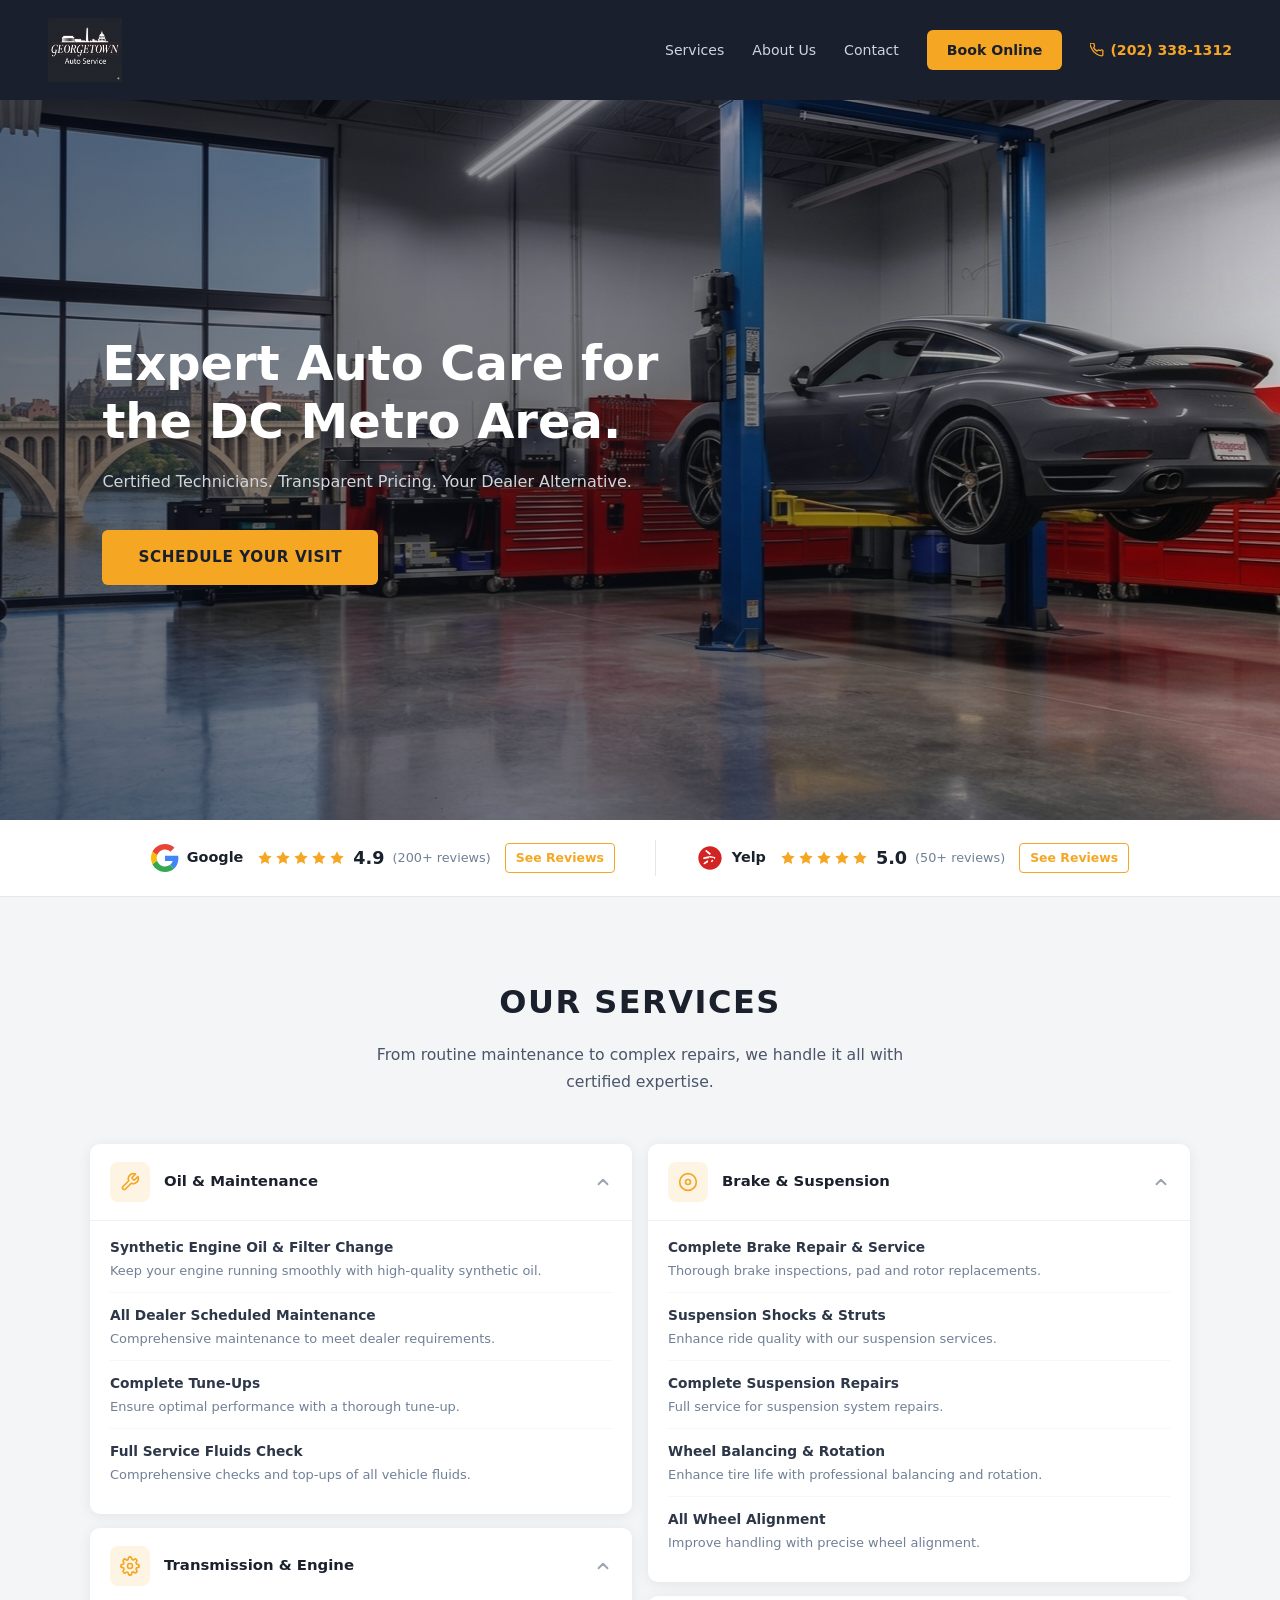
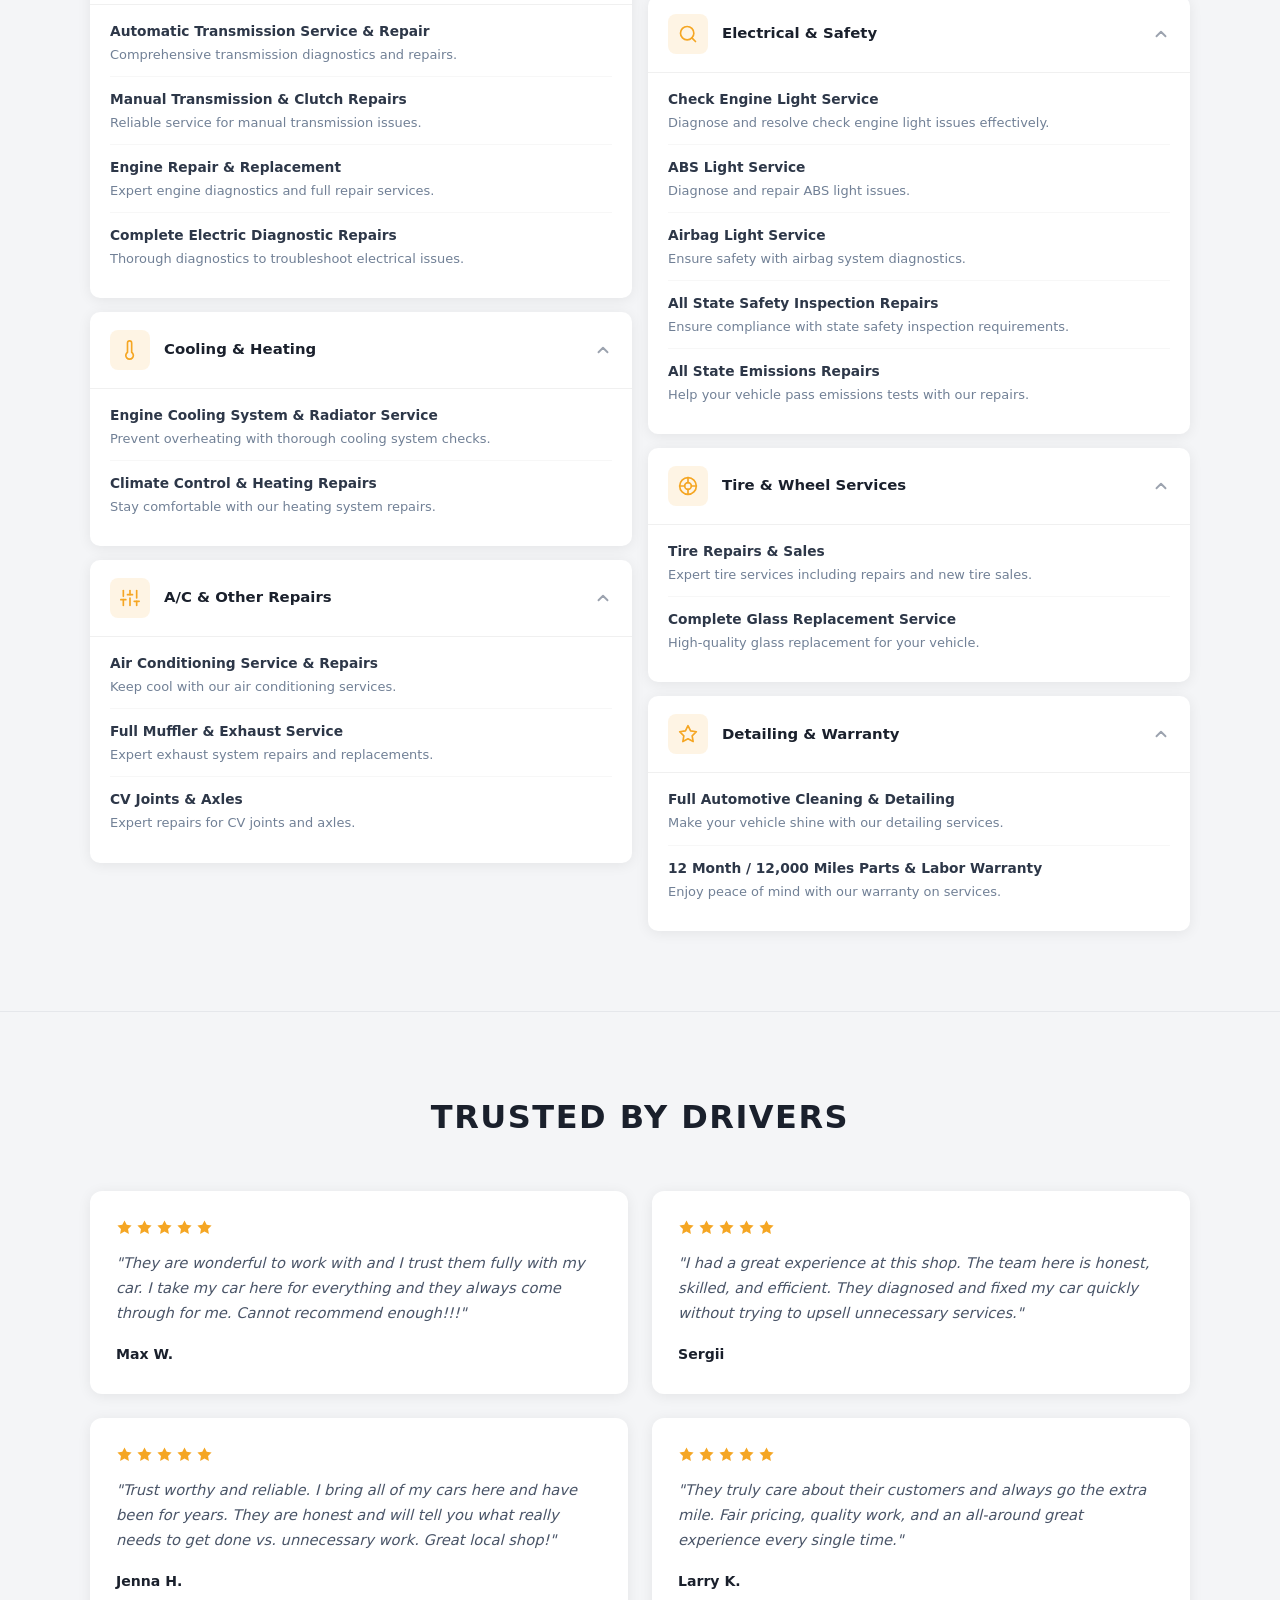
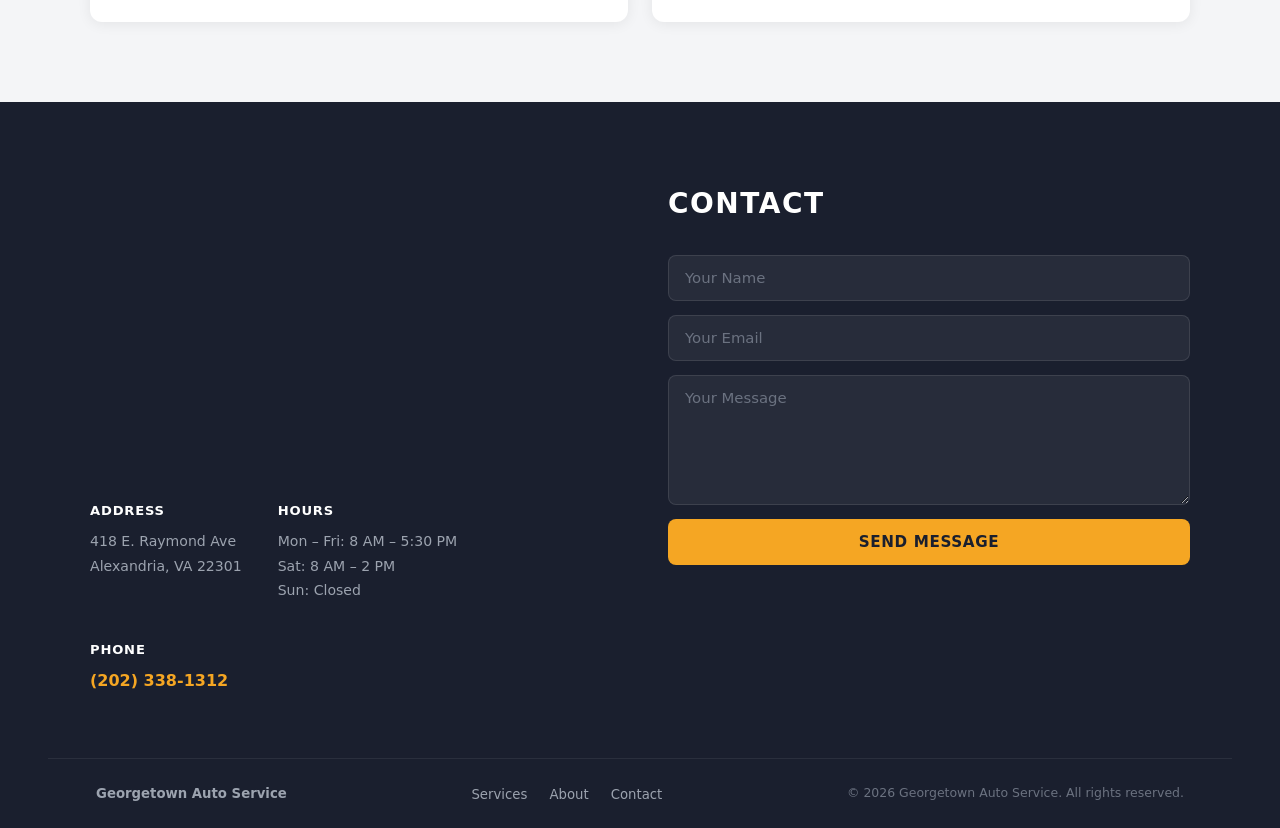
==== index.html @ fd1765df "UI and text updates" ====
<!DOCTYPE html>
<html lang="en">
<head>
  <meta charset="UTF-8">
  <meta name="viewport" content="width=device-width, initial-scale=1.0">
  <title>Georgetown Auto Service | Auto Repair Washington DC</title>
  <meta name="description" content="Georgetown Auto Service offers expert auto repair in Washington DC. Certified technicians, transparent pricing, and your trusted dealer alternative. Call (202) 338-1312.">

  <script type="application/ld+json">
  {
    "@context": "https://schema.org",
    "@type": "AutoRepair",
    "name": "Georgetown Auto Service",
    "address": {
      "@type": "PostalAddress",
      "streetAddress": "418 E. Raymond Ave",
      "addressLocality": "Alexandria",
      "addressRegion": "VA",
      "postalCode": "22301"
    },
    "telephone": "+12023381312",
    "openingHours": ["Mo-Fr 08:00-17:30", "Sa 08:00-14:00"],
    "url": "https://georgetownautoservice.com"
  }
  </script>

  <style>
    :root {
      --dark: #1a1f2e;
      --light-bg: #f4f5f7;
      --accent: #f5a623;
      --accent-hover: #e8961f;
      --white: #ffffff;
      --text-muted: #9ca3af;
      --card-shadow: 0 2px 14px rgba(0,0,0,0.07);
    }

    *, *::before, *::after { box-sizing: border-box; margin: 0; padding: 0; }
    html { scroll-behavior: smooth; }
    body {
      font-family: 'Inter', system-ui, -apple-system, BlinkMacSystemFont, sans-serif;
      background: var(--light-bg);
      color: #2d3748;
      line-height: 1.6;
    }

    /* ===== NAVIGATION ===== */
    #main-nav {
      position: sticky;
      top: 0;
      z-index: 1000;
      background: var(--dark);
      padding: 18px 48px;
      display: flex;
      align-items: center;
      justify-content: space-between;
      transition: padding 0.3s ease, box-shadow 0.3s ease;
    }
    #main-nav.scrolled {
      padding: 10px 48px;
      box-shadow: 0 4px 20px rgba(0,0,0,0.35);
    }

    .nav-logo {
      display: flex;
      align-items: center;
      text-decoration: none;
    }
    .nav-logo-img {
      height: 64px;
      width: auto;
      display: block;
      background: #1a1f2e;
    }

    .nav-right {
      display: flex;
      align-items: center;
      gap: 28px;
    }
    .nav-links {
      display: flex;
      align-items: center;
      gap: 28px;
      list-style: none;
    }
    .nav-links a {
      color: #cbd5e0;
      text-decoration: none;
      font-size: 0.88rem;
      font-weight: 500;
      transition: color 0.2s;
    }
    .nav-links a:hover { color: var(--white); }

    .btn-book {
      background: var(--accent);
      color: var(--dark);
      padding: 9px 20px;
      border-radius: 6px;
      text-decoration: none;
      font-weight: 700;
      font-size: 0.88rem;
      transition: background 0.2s;
      white-space: nowrap;
    }
    .btn-book:hover { background: var(--accent-hover); }

    .nav-phone {
      color: var(--accent);
      text-decoration: none;
      font-weight: 600;
      font-size: 0.88rem;
      display: flex;
      align-items: center;
      gap: 6px;
      white-space: nowrap;
    }
    .nav-phone:hover { color: var(--accent-hover); }
    .nav-phone svg { flex-shrink: 0; }

    /* Hamburger */
    .hamburger {
      display: none;
      flex-direction: column;
      gap: 5px;
      cursor: pointer;
      background: none;
      border: none;
      padding: 4px;
    }
    .hamburger span {
      display: block;
      width: 24px;
      height: 2px;
      background: var(--white);
      transition: all 0.3s ease;
      border-radius: 2px;
    }
    .hamburger.open span:nth-child(1) { transform: translateY(7px) rotate(45deg); }
    .hamburger.open span:nth-child(2) { opacity: 0; }
    .hamburger.open span:nth-child(3) { transform: translateY(-7px) rotate(-45deg); }

    /* Mobile Nav */
    .mobile-nav {
      display: none;
      flex-direction: column;
      background: var(--dark);
      border-top: 1px solid rgba(255,255,255,0.08);
      padding: 20px 24px;
      gap: 4px;
    }
    .mobile-nav.open { display: flex; }
    .mobile-nav a {
      color: #cbd5e0;
      text-decoration: none;
      font-size: 1rem;
      font-weight: 500;
      padding: 10px 0;
      border-bottom: 1px solid rgba(255,255,255,0.05);
    }
    .mobile-nav a:last-child { border-bottom: none; }
    .mobile-nav a:hover { color: var(--white); }
    .mobile-nav .btn-book {
      margin-top: 12px;
      text-align: center;
      display: block;
      padding: 12px;
    }
    .mobile-nav .nav-phone { margin-top: 8px; border-bottom: none; }

    /* DC Skyline SVG */
    .skyline-svg { display: block; }

    /* ===== HERO ===== */
    .hero {
      position: relative;
      min-height: 720px;
      display: flex;
      align-items: center;
      background-image: url('banner.png');
      background-size: cover;
      background-position: center;
    }
    .hero::before {
      content: '';
      position: absolute;
      inset: 0;
      background: linear-gradient(90deg, rgba(10,14,26,0.58) 0%, rgba(10,14,26,0.32) 70%, rgba(10,14,26,0.12) 100%);
    }
    .hero-content {
      position: relative;
      max-width: 640px;
      margin-left: clamp(24px, 8%, 120px);
      padding: 80px 0;
    }
    .hero-content h1 {
      color: var(--white);
      font-size: clamp(2rem, 3.8vw, 3rem);
      font-weight: 800;
      line-height: 1.2;
      margin-bottom: 18px;
    }
    .hero-content p {
      color: #d1d5db;
      font-size: 1rem;
      margin-bottom: 36px;
      white-space: nowrap;
    }
    .btn-hero {
      display: inline-block;
      background: var(--accent);
      color: var(--dark);
      padding: 15px 36px;
      border-radius: 6px;
      text-decoration: none;
      font-weight: 800;
      font-size: 0.95rem;
      letter-spacing: 0.6px;
      transition: background 0.2s, transform 0.15s;
    }
    .btn-hero:hover { background: var(--accent-hover); transform: translateY(-1px); }

    /* ===== RATINGS BAR ===== */
    .ratings-bar {
      background: var(--white);
      border-bottom: 1px solid #e5e7eb;
      padding: 20px 48px;
      display: flex;
      align-items: center;
      justify-content: center;
      gap: 40px;
      flex-wrap: wrap;
    }
    .rating-item {
      display: flex;
      align-items: center;
      gap: 14px;
      text-decoration: none;
    }
    .rating-platform-icon {
      display: flex;
      align-items: center;
      gap: 8px;
    }
    .rating-platform-icon svg {
      width: 28px;
      height: 28px;
      flex-shrink: 0;
    }
    .rating-platform-name {
      font-size: 0.9rem;
      font-weight: 700;
      color: #1a202c;
    }
    .rating-divider {
      width: 1px;
      height: 36px;
      background: #e5e7eb;
    }
    .rating-stars-row {
      display: flex;
      align-items: center;
      gap: 8px;
    }
    .rating-stars {
      display: flex;
      gap: 2px;
    }
    .rating-stars svg {
      width: 16px;
      height: 16px;
      fill: var(--accent);
    }
    .rating-score {
      font-size: 1.1rem;
      font-weight: 800;
      color: #1a202c;
    }
    .rating-count {
      font-size: 0.8rem;
      color: #718096;
    }
    .rating-cta {
      font-size: 0.78rem;
      color: var(--accent);
      font-weight: 600;
      white-space: nowrap;
      border: 1px solid var(--accent);
      padding: 4px 10px;
      border-radius: 4px;
      transition: background 0.2s, color 0.2s;
    }
    .rating-item:hover .rating-cta {
      background: var(--accent);
      color: var(--dark);
    }
    @media (max-width: 768px) {
      .ratings-bar { padding: 16px 20px; gap: 20px; }
      .rating-divider { display: none; }
    }

    /* ===== SECTION HEADER ===== */
    .section-header {
      text-align: center;
      margin-bottom: 48px;
    }
    .section-header h2 {
      font-size: clamp(1.6rem, 2.5vw, 2rem);
      font-weight: 800;
      text-transform: uppercase;
      letter-spacing: 1.5px;
      color: #1a202c;
      margin-bottom: 14px;
    }
    .section-header p {
      color: #4a5568;
      font-size: 0.98rem;
      max-width: 560px;
      margin: 0 auto;
      line-height: 1.7;
    }

    /* ===== SERVICES ===== */
    .services {
      background: var(--light-bg);
      padding: 80px 48px;
    }
    .services-grid {
      display: grid;
      grid-template-columns: 1fr 1fr;
      gap: 16px;
      max-width: 1100px;
      margin: 0 auto;
      align-items: start;
    }
    .services-col {
      display: flex;
      flex-direction: column;
      gap: 14px;
    }

    /* Accordion */
    .accordion-card {
      background: var(--white);
      border-radius: 10px;
      overflow: hidden;
      box-shadow: var(--card-shadow);
    }
    .accordion-header {
      display: flex;
      align-items: center;
      gap: 14px;
      padding: 18px 20px;
      cursor: pointer;
      user-select: none;
      transition: background 0.2s;
    }
    .accordion-header:hover { background: #fdf8f0; }

    .accordion-icon {
      width: 40px;
      height: 40px;
      min-width: 40px;
      background: rgba(245,166,35,0.12);
      border-radius: 8px;
      display: flex;
      align-items: center;
      justify-content: center;
    }
    .accordion-icon svg {
      width: 20px;
      height: 20px;
      stroke: var(--accent);
      fill: none;
      stroke-width: 2;
      stroke-linecap: round;
      stroke-linejoin: round;
    }
    .accordion-title {
      flex: 1;
      font-weight: 700;
      font-size: 0.93rem;
      color: #1a202c;
    }
    .accordion-chevron {
      width: 18px;
      height: 18px;
      stroke: #9ca3af;
      fill: none;
      stroke-width: 2.5;
      stroke-linecap: round;
      stroke-linejoin: round;
      flex-shrink: 0;
      transition: transform 0.3s ease;
    }
    .accordion-card.open .accordion-chevron { transform: rotate(180deg); }

    .accordion-body {
      overflow: hidden;
      max-height: 0;
      transition: max-height 0.4s ease;
    }
    .accordion-card.open .accordion-body { max-height: 800px; }

    .accordion-items {
      padding: 4px 20px 18px;
      border-top: 1px solid #f0f0f0;
    }
    .accordion-item {
      padding: 11px 0;
      border-bottom: 1px solid #f7f7f7;
    }
    .accordion-item:last-child { border-bottom: none; }
    .accordion-item h4 {
      font-size: 0.86rem;
      font-weight: 600;
      color: #2d3748;
      margin-bottom: 3px;
    }
    .accordion-item p {
      font-size: 0.81rem;
      color: #718096;
      line-height: 1.55;
    }

    /* ===== REVIEWS ===== */
    .reviews {
      background: var(--light-bg);
      padding: 80px 48px;
      border-top: 1px solid #e5e7eb;
    }
    .reviews-grid {
      display: grid;
      grid-template-columns: 1fr 1fr;
      gap: 24px;
      max-width: 1100px;
      margin: 0 auto;
    }
    .review-card {
      background: var(--white);
      border-radius: 12px;
      padding: 28px 26px;
      box-shadow: var(--card-shadow);
    }
    .stars {
      display: flex;
      gap: 3px;
      margin-bottom: 14px;
    }
    .stars svg {
      width: 17px;
      height: 17px;
      fill: var(--accent);
    }
    .review-text {
      font-size: 0.92rem;
      color: #4a5568;
      line-height: 1.7;
      margin-bottom: 16px;
      font-style: italic;
    }
    .reviewer-name {
      font-weight: 700;
      font-size: 0.88rem;
      color: #1a202c;
    }

    /* ===== CONTACT ===== */
    .contact-section {
      background: var(--dark);
      padding: 80px 48px 0;
    }
    .contact-grid {
      display: grid;
      grid-template-columns: 1fr 1fr;
      gap: 56px;
      max-width: 1100px;
      margin: 0 auto;
      padding-bottom: 64px;
    }

    /* Map col */
    .map-col { display: flex; flex-direction: column; gap: 28px; }
    .map-embed {
      width: 100%;
      height: 290px;
      border-radius: 10px;
      border: 0;
      display: block;
    }
    .location-info {
      display: flex;
      gap: 36px;
      flex-wrap: wrap;
    }
    .info-block h4 {
      color: var(--white);
      font-weight: 700;
      font-size: 0.82rem;
      text-transform: uppercase;
      letter-spacing: 0.8px;
      margin-bottom: 8px;
    }
    .info-block p {
      color: var(--text-muted);
      font-size: 0.88rem;
      line-height: 1.75;
    }
    .phone-link {
      color: var(--accent);
      font-weight: 600;
      font-size: 1rem;
      text-decoration: none;
    }
    .phone-link:hover { color: var(--accent-hover); }

    /* Form col */
    .form-col h2 {
      color: var(--white);
      font-size: 1.75rem;
      font-weight: 800;
      text-transform: uppercase;
      letter-spacing: 1.5px;
      margin-bottom: 28px;
    }
    .contact-form {
      display: flex;
      flex-direction: column;
      gap: 14px;
    }
    .form-input {
      background: rgba(255,255,255,0.06);
      border: 1px solid rgba(255,255,255,0.1);
      border-radius: 8px;
      color: var(--white);
      padding: 13px 16px;
      font-size: 0.93rem;
      font-family: inherit;
      outline: none;
      transition: border-color 0.2s, background 0.2s;
      width: 100%;
    }
    .form-input::placeholder { color: #6b7280; }
    .form-input:focus {
      border-color: var(--accent);
      background: rgba(255,255,255,0.09);
    }
    textarea.form-input { resize: vertical; min-height: 130px; }
    .btn-submit {
      background: var(--accent);
      color: var(--dark);
      border: none;
      padding: 14px;
      border-radius: 8px;
      font-weight: 800;
      font-size: 0.95rem;
      letter-spacing: 0.6px;
      cursor: pointer;
      transition: background 0.2s;
      width: 100%;
      font-family: inherit;
    }
    .btn-submit:hover { background: var(--accent-hover); }

    /* ===== FOOTER BAR ===== */
    .footer-bar {
      background: var(--dark);
      border-top: 1px solid rgba(255,255,255,0.07);
      padding: 22px 48px;
      display: flex;
      align-items: center;
      justify-content: space-between;
      flex-wrap: wrap;
      gap: 16px;
    }
    .footer-logo-text {
      color: #9ca3af;
      font-size: 0.83rem;
      font-weight: 600;
    }
    .footer-links {
      display: flex;
      gap: 22px;
      list-style: none;
      margin: 0 auto;
    }
    .footer-links a {
      color: #9ca3af;
      text-decoration: none;
      font-size: 0.83rem;
      transition: color 0.2s;
    }
    .footer-links a:hover { color: var(--white); }
    .footer-copy {
      color: #6b7280;
      font-size: 0.78rem;
    }

    /* ===== RESPONSIVE ===== */
    @media (max-width: 768px) {
      #main-nav { padding: 14px 20px; }
      #main-nav.scrolled { padding: 10px 20px; }
      .nav-right { display: none; }
      .hamburger { display: flex; }

      .hero { min-height: 580px; }
      .hero-content { margin-left: 5%; margin-right: 5%; padding: 64px 0; }
      .hero-content p { white-space: normal; font-size: 0.88rem; }

      .services { padding: 56px 20px; }
      .services-grid { grid-template-columns: 1fr; }

      .reviews { padding: 56px 20px; }
      .reviews-grid { grid-template-columns: 1fr; }

      .contact-section { padding: 56px 20px 0; }
      .contact-grid { grid-template-columns: 1fr; gap: 40px; padding-bottom: 48px; }

      .footer-bar {
        padding: 20px;
        flex-direction: column;
        align-items: center;
        text-align: center;
      }
      .footer-links { flex-wrap: wrap; justify-content: center; }
    }
  </style>
</head>
<body>

<!-- ===== NAVIGATION ===== -->
<nav id="main-nav">
  <a href="#home" class="nav-logo">
    <img src="logo.png" alt="Georgetown Auto Service" class="nav-logo-img">
  </a>

  <div class="nav-right">
    <ul class="nav-links">
      <li><a href="#services">Services</a></li>
      <li><a href="about.html">About Us</a></li>
      <li><a href="#contact">Contact</a></li>
    </ul>
    <a href="https://calendly.com" target="_blank" rel="noopener" class="btn-book">Book Online</a>
    <a href="tel:+12023381312" class="nav-phone">
      <svg width="14" height="14" viewBox="0 0 24 24" fill="none" stroke="currentColor" stroke-width="2.2" stroke-linecap="round" stroke-linejoin="round" aria-hidden="true">
        <path d="M22 16.92v3a2 2 0 01-2.18 2 19.79 19.79 0 01-8.63-3.07A19.5 19.5 0 013.07 9.81 19.79 19.79 0 01.01 1.18 2 2 0 012 0h3a2 2 0 012 1.72c.127.96.361 1.903.7 2.81a2 2 0 01-.45 2.11L6.09 7.91a16 16 0 006 6l1.27-1.27a2 2 0 012.11-.45c.907.339 1.85.573 2.81.7A2 2 0 0122 14.92z"/>
      </svg>
      (202) 338-1312
    </a>
  </div>

  <button class="hamburger" id="hamburger-btn" aria-label="Toggle navigation menu">
    <span></span><span></span><span></span>
  </button>
</nav>

<!-- Mobile nav dropdown -->
<div class="mobile-nav" id="mobile-nav">
  <a href="#services" class="mobile-link">Services</a>
  <a href="about.html" class="mobile-link">About Us</a>
  <a href="#contact" class="mobile-link">Contact</a>
  <a href="https://calendly.com" target="_blank" rel="noopener" class="btn-book">Book Online</a>
  <a href="tel:+12023381312" class="nav-phone mobile-link">
    <svg width="14" height="14" viewBox="0 0 24 24" fill="none" stroke="currentColor" stroke-width="2.2" stroke-linecap="round" stroke-linejoin="round" aria-hidden="true">
      <path d="M22 16.92v3a2 2 0 01-2.18 2 19.79 19.79 0 01-8.63-3.07A19.5 19.5 0 013.07 9.81 19.79 19.79 0 01.01 1.18 2 2 0 012 0h3a2 2 0 012 1.72c.127.96.361 1.903.7 2.81a2 2 0 01-.45 2.11L6.09 7.91a16 16 0 006 6l1.27-1.27a2 2 0 012.11-.45c.907.339 1.85.573 2.81.7A2 2 0 0122 14.92z"/>
    </svg>
    (202) 338-1312
  </a>
</div>

<!-- ===== HERO ===== -->
<section class="hero" id="home">
  <div class="hero-content">
    <h1>Expert Auto Care for the DC Metro Area.</h1>
    <p>Certified Technicians. Transparent Pricing. Your Dealer Alternative.</p>
    <a href="https://calendly.com" target="_blank" rel="noopener" class="btn-hero">SCHEDULE YOUR VISIT</a>
  </div>
</section>

<!-- ===== RATINGS BAR ===== -->
<div class="ratings-bar">

  <!-- Google -->
  <a class="rating-item" href="https://www.google.com/search?q=Georgetown+Auto+Service+Alexandria+VA" target="_blank" rel="noopener">
    <div class="rating-platform-icon">
      <!-- Google G logo -->
      <svg viewBox="0 0 48 48" xmlns="http://www.w3.org/2000/svg">
        <path fill="#EA4335" d="M24 9.5c3.54 0 6.71 1.22 9.21 3.6l6.85-6.85C35.9 2.38 30.47 0 24 0 14.62 0 6.51 5.38 2.56 13.22l7.98 6.19C12.43 13.72 17.74 9.5 24 9.5z"/>
        <path fill="#4285F4" d="M46.98 24.55c0-1.57-.15-3.09-.38-4.55H24v9.02h12.94c-.58 2.96-2.26 5.48-4.78 7.18l7.73 6c4.51-4.18 7.09-10.36 7.09-17.65z"/>
        <path fill="#FBBC05" d="M10.53 28.59c-.48-1.45-.76-2.99-.76-4.59s.27-3.14.76-4.59l-7.98-6.19C.92 16.46 0 20.12 0 24c0 3.88.92 7.54 2.56 10.78l7.97-6.19z"/>
        <path fill="#34A853" d="M24 48c6.48 0 11.93-2.13 15.89-5.81l-7.73-6c-2.18 1.48-4.97 2.31-8.16 2.31-6.26 0-11.57-4.22-13.47-9.91l-7.98 6.19C6.51 42.62 14.62 48 24 48z"/>
        <path fill="none" d="M0 0h48v48H0z"/>
      </svg>
      <span class="rating-platform-name">Google</span>
    </div>
    <div class="rating-stars-row">
      <div class="rating-stars">
        <svg viewBox="0 0 24 24"><polygon points="12 2 15.09 8.26 22 9.27 17 14.14 18.18 21.02 12 17.77 5.82 21.02 7 14.14 2 9.27 8.91 8.26 12 2"/></svg>
        <svg viewBox="0 0 24 24"><polygon points="12 2 15.09 8.26 22 9.27 17 14.14 18.18 21.02 12 17.77 5.82 21.02 7 14.14 2 9.27 8.91 8.26 12 2"/></svg>
        <svg viewBox="0 0 24 24"><polygon points="12 2 15.09 8.26 22 9.27 17 14.14 18.18 21.02 12 17.77 5.82 21.02 7 14.14 2 9.27 8.91 8.26 12 2"/></svg>
        <svg viewBox="0 0 24 24"><polygon points="12 2 15.09 8.26 22 9.27 17 14.14 18.18 21.02 12 17.77 5.82 21.02 7 14.14 2 9.27 8.91 8.26 12 2"/></svg>
        <svg viewBox="0 0 24 24"><polygon points="12 2 15.09 8.26 22 9.27 17 14.14 18.18 21.02 12 17.77 5.82 21.02 7 14.14 2 9.27 8.91 8.26 12 2"/></svg>
      </div>
      <span class="rating-score">4.9</span>
      <span class="rating-count">(200+ reviews)</span>
    </div>
    <span class="rating-cta">See Reviews</span>
  </a>

  <div class="rating-divider"></div>

  <!-- Yelp -->
  <a class="rating-item" href="https://www.yelp.com/biz/georgetown-auto-service-alexandria" target="_blank" rel="noopener">
    <div class="rating-platform-icon">
      <!-- Yelp logo -->
      <svg viewBox="0 0 48 48" xmlns="http://www.w3.org/2000/svg">
        <path fill="#D32323" d="M24 4C13 4 4 13 4 24s9 20 20 20 20-9 20-20S35 4 24 4zm-3.5 27.2l-5.8 3.4c-.6.4-1.4.1-1.6-.5l-.1-.3c-.1-.7.2-1.4.8-1.8l5.2-3.8c.5-.4 1.2-.1 1.3.5l.5 1.8c.1.3 0 .5-.3.7zm1.2-6.7l-8 1.3c-.7.1-1.3-.4-1.3-1.1v-.3c0-.7.5-1.4 1.2-1.5l7.8-1.7c.6-.1 1.1.4 1 1l-.2 1.8c0 .3-.2.5-.5.5zm.8-6.3l-6-5.5c-.5-.5-.5-1.3 0-1.8l.2-.2c.5-.5 1.3-.5 1.8 0l6.5 5c.5.4.5 1.1.1 1.5l-1.2 1.4c-.2.2-.5.3-.8.3-.3-.1-.5-.3-.6-.7zm6.3 11.6l-1.5 1.2c-.2.2-.6.2-.8 0l-.6-.6c-.4-.4-.4-1 0-1.4l1.5-1.5c.4-.4 1-.4 1.4 0l.6.6c.2.2.2.6 0 .8l-.6 1.4v-.5zm2.9-5.8l-8.4-.8c-.7-.1-1.1-.8-.9-1.4l.1-.3c.2-.7.9-1.1 1.6-.9l8.2 1.8c.7.1 1 .9.7 1.5l-.8 1.6c-.1.3-.4.5-.7.5-.3-.1-.5-.3-.6-.5-.1-.1-.1-.2-.2-.5z"/>
      </svg>
      <span class="rating-platform-name">Yelp</span>
    </div>
    <div class="rating-stars-row">
      <div class="rating-stars">
        <svg viewBox="0 0 24 24"><polygon points="12 2 15.09 8.26 22 9.27 17 14.14 18.18 21.02 12 17.77 5.82 21.02 7 14.14 2 9.27 8.91 8.26 12 2"/></svg>
        <svg viewBox="0 0 24 24"><polygon points="12 2 15.09 8.26 22 9.27 17 14.14 18.18 21.02 12 17.77 5.82 21.02 7 14.14 2 9.27 8.91 8.26 12 2"/></svg>
        <svg viewBox="0 0 24 24"><polygon points="12 2 15.09 8.26 22 9.27 17 14.14 18.18 21.02 12 17.77 5.82 21.02 7 14.14 2 9.27 8.91 8.26 12 2"/></svg>
        <svg viewBox="0 0 24 24"><polygon points="12 2 15.09 8.26 22 9.27 17 14.14 18.18 21.02 12 17.77 5.82 21.02 7 14.14 2 9.27 8.91 8.26 12 2"/></svg>
        <svg viewBox="0 0 24 24"><polygon points="12 2 15.09 8.26 22 9.27 17 14.14 18.18 21.02 12 17.77 5.82 21.02 7 14.14 2 9.27 8.91 8.26 12 2"/></svg>
      </div>
      <span class="rating-score">5.0</span>
      <span class="rating-count">(50+ reviews)</span>
    </div>
    <span class="rating-cta">See Reviews</span>
  </a>

</div>

<!-- ===== SERVICES ===== -->
<section class="services" id="services">
  <div class="section-header">
    <h2>Our Services</h2>
    <p>From routine maintenance to complex repairs, we handle it all with certified expertise.</p>
  </div>

  <div class="services-grid">

    <!-- LEFT COLUMN -->
    <div class="services-col">

      <!-- Oil & Maintenance — expanded by default -->
      <div class="accordion-card open">
        <div class="accordion-header" onclick="toggleAccordion(this)">
          <div class="accordion-icon">
            <svg viewBox="0 0 24 24" aria-hidden="true">
              <path d="M14.7 6.3a1 1 0 000 1.4l1.6 1.6a1 1 0 001.4 0l3.77-3.77a6 6 0 01-7.94 7.94l-6.91 6.91a2.12 2.12 0 01-3-3l6.91-6.91a6 6 0 017.94-7.94l-3.76 3.76z"/>
            </svg>
          </div>
          <span class="accordion-title">Oil &amp; Maintenance</span>
          <svg class="accordion-chevron" viewBox="0 0 24 24" aria-hidden="true"><polyline points="6 9 12 15 18 9"/></svg>
        </div>
        <div class="accordion-body">
          <div class="accordion-items">
            <div class="accordion-item">
              <h4>Synthetic Engine Oil &amp; Filter Change</h4>
              <p>Keep your engine running smoothly with high-quality synthetic oil.</p>
            </div>
            <div class="accordion-item">
              <h4>All Dealer Scheduled Maintenance</h4>
              <p>Comprehensive maintenance to meet dealer requirements.</p>
            </div>
            <div class="accordion-item">
              <h4>Complete Tune-Ups</h4>
              <p>Ensure optimal performance with a thorough tune-up.</p>
            </div>
            <div class="accordion-item">
              <h4>Full Service Fluids Check</h4>
              <p>Comprehensive checks and top-ups of all vehicle fluids.</p>
            </div>
          </div>
        </div>
      </div>

      <!-- Transmission & Engine -->
      <div class="accordion-card open">
        <div class="accordion-header" onclick="toggleAccordion(this)">
          <div class="accordion-icon">
            <svg viewBox="0 0 24 24" aria-hidden="true">
              <circle cx="12" cy="12" r="3"/>
              <path d="M19.4 15a1.65 1.65 0 00.33 1.82l.06.06a2 2 0 010 2.83 2 2 0 01-2.83 0l-.06-.06a1.65 1.65 0 00-1.82-.33 1.65 1.65 0 00-1 1.51V21a2 2 0 01-4 0v-.09A1.65 1.65 0 009 19.4a1.65 1.65 0 00-1.82.33l-.06.06a2 2 0 01-2.83-2.83l.06-.06A1.65 1.65 0 004.68 15a1.65 1.65 0 00-1.51-1H3a2 2 0 010-4h.09A1.65 1.65 0 004.6 9a1.65 1.65 0 00-.33-1.82l-.06-.06a2 2 0 012.83-2.83l.06.06A1.65 1.65 0 009 4.68a1.65 1.65 0 001-1.51V3a2 2 0 014 0v.09a1.65 1.65 0 001 1.51 1.65 1.65 0 001.82-.33l.06-.06a2 2 0 012.83 2.83l-.06.06A1.65 1.65 0 0019.4 9a1.65 1.65 0 001.51 1H21a2 2 0 010 4h-.09a1.65 1.65 0 00-1.51 1z"/>
            </svg>
          </div>
          <span class="accordion-title">Transmission &amp; Engine</span>
          <svg class="accordion-chevron" viewBox="0 0 24 24" aria-hidden="true"><polyline points="6 9 12 15 18 9"/></svg>
        </div>
        <div class="accordion-body">
          <div class="accordion-items">
            <div class="accordion-item">
              <h4>Automatic Transmission Service &amp; Repair</h4>
              <p>Comprehensive transmission diagnostics and repairs.</p>
            </div>
            <div class="accordion-item">
              <h4>Manual Transmission &amp; Clutch Repairs</h4>
              <p>Reliable service for manual transmission issues.</p>
            </div>
            <div class="accordion-item">
              <h4>Engine Repair &amp; Replacement</h4>
              <p>Expert engine diagnostics and full repair services.</p>
            </div>
            <div class="accordion-item">
              <h4>Complete Electric Diagnostic Repairs</h4>
              <p>Thorough diagnostics to troubleshoot electrical issues.</p>
            </div>
          </div>
        </div>
      </div>

      <!-- Cooling & Heating -->
      <div class="accordion-card open">
        <div class="accordion-header" onclick="toggleAccordion(this)">
          <div class="accordion-icon">
            <svg viewBox="0 0 24 24" aria-hidden="true">
              <path d="M14 14.76V3.5a2.5 2.5 0 00-5 0v11.26a4.5 4.5 0 105 0z"/>
            </svg>
          </div>
          <span class="accordion-title">Cooling &amp; Heating</span>
          <svg class="accordion-chevron" viewBox="0 0 24 24" aria-hidden="true"><polyline points="6 9 12 15 18 9"/></svg>
        </div>
        <div class="accordion-body">
          <div class="accordion-items">
            <div class="accordion-item">
              <h4>Engine Cooling System &amp; Radiator Service</h4>
              <p>Prevent overheating with thorough cooling system checks.</p>
            </div>
            <div class="accordion-item">
              <h4>Climate Control &amp; Heating Repairs</h4>
              <p>Stay comfortable with our heating system repairs.</p>
            </div>
          </div>
        </div>
      </div>

      <!-- A/C & Other Repairs -->
      <div class="accordion-card open">
        <div class="accordion-header" onclick="toggleAccordion(this)">
          <div class="accordion-icon">
            <svg viewBox="0 0 24 24" aria-hidden="true">
              <line x1="4"  y1="21" x2="4"  y2="14"/>
              <line x1="4"  y1="10" x2="4"  y2="3"/>
              <line x1="12" y1="21" x2="12" y2="12"/>
              <line x1="12" y1="8"  x2="12" y2="3"/>
              <line x1="20" y1="21" x2="20" y2="16"/>
              <line x1="20" y1="12" x2="20" y2="3"/>
              <line x1="1"  y1="14" x2="7"  y2="14"/>
              <line x1="9"  y1="8"  x2="15" y2="8"/>
              <line x1="17" y1="16" x2="23" y2="16"/>
            </svg>
          </div>
          <span class="accordion-title">A/C &amp; Other Repairs</span>
          <svg class="accordion-chevron" viewBox="0 0 24 24" aria-hidden="true"><polyline points="6 9 12 15 18 9"/></svg>
        </div>
        <div class="accordion-body">
          <div class="accordion-items">
            <div class="accordion-item">
              <h4>Air Conditioning Service &amp; Repairs</h4>
              <p>Keep cool with our air conditioning services.</p>
            </div>
            <div class="accordion-item">
              <h4>Full Muffler &amp; Exhaust Service</h4>
              <p>Expert exhaust system repairs and replacements.</p>
            </div>
            <div class="accordion-item">
              <h4>CV Joints &amp; Axles</h4>
              <p>Expert repairs for CV joints and axles.</p>
            </div>
          </div>
        </div>
      </div>

    </div><!-- end left col -->

    <!-- RIGHT COLUMN -->
    <div class="services-col">

      <!-- Brake & Suspension — expanded by default -->
      <div class="accordion-card open">
        <div class="accordion-header" onclick="toggleAccordion(this)">
          <div class="accordion-icon">
            <svg viewBox="0 0 24 24" aria-hidden="true">
              <circle cx="12" cy="12" r="10"/>
              <circle cx="12" cy="12" r="3"/>
            </svg>
          </div>
          <span class="accordion-title">Brake &amp; Suspension</span>
          <svg class="accordion-chevron" viewBox="0 0 24 24" aria-hidden="true"><polyline points="6 9 12 15 18 9"/></svg>
        </div>
        <div class="accordion-body">
          <div class="accordion-items">
            <div class="accordion-item">
              <h4>Complete Brake Repair &amp; Service</h4>
              <p>Thorough brake inspections, pad and rotor replacements.</p>
            </div>
            <div class="accordion-item">
              <h4>Suspension Shocks &amp; Struts</h4>
              <p>Enhance ride quality with our suspension services.</p>
            </div>
            <div class="accordion-item">
              <h4>Complete Suspension Repairs</h4>
              <p>Full service for suspension system repairs.</p>
            </div>
            <div class="accordion-item">
              <h4>Wheel Balancing &amp; Rotation</h4>
              <p>Enhance tire life with professional balancing and rotation.</p>
            </div>
            <div class="accordion-item">
              <h4>All Wheel Alignment</h4>
              <p>Improve handling with precise wheel alignment.</p>
            </div>
          </div>
        </div>
      </div>

      <!-- Electrical & Safety -->
      <div class="accordion-card open">
        <div class="accordion-header" onclick="toggleAccordion(this)">
          <div class="accordion-icon">
            <svg viewBox="0 0 24 24" aria-hidden="true">
              <circle cx="11" cy="11" r="8"/>
              <line x1="21" y1="21" x2="16.65" y2="16.65"/>
            </svg>
          </div>
          <span class="accordion-title">Electrical &amp; Safety</span>
          <svg class="accordion-chevron" viewBox="0 0 24 24" aria-hidden="true"><polyline points="6 9 12 15 18 9"/></svg>
        </div>
        <div class="accordion-body">
          <div class="accordion-items">
            <div class="accordion-item">
              <h4>Check Engine Light Service</h4>
              <p>Diagnose and resolve check engine light issues effectively.</p>
            </div>
            <div class="accordion-item">
              <h4>ABS Light Service</h4>
              <p>Diagnose and repair ABS light issues.</p>
            </div>
            <div class="accordion-item">
              <h4>Airbag Light Service</h4>
              <p>Ensure safety with airbag system diagnostics.</p>
            </div>
            <div class="accordion-item">
              <h4>All State Safety Inspection Repairs</h4>
              <p>Ensure compliance with state safety inspection requirements.</p>
            </div>
            <div class="accordion-item">
              <h4>All State Emissions Repairs</h4>
              <p>Help your vehicle pass emissions tests with our repairs.</p>
            </div>
          </div>
        </div>
      </div>

      <!-- Tire & Wheel Services -->
      <div class="accordion-card open">
        <div class="accordion-header" onclick="toggleAccordion(this)">
          <div class="accordion-icon">
            <svg viewBox="0 0 24 24" aria-hidden="true">
              <circle cx="12" cy="12" r="10"/>
              <circle cx="12" cy="12" r="4"/>
              <line x1="12" y1="2"  x2="12" y2="8"/>
              <line x1="12" y1="16" x2="12" y2="22"/>
              <line x1="2"  y1="12" x2="8"  y2="12"/>
              <line x1="16" y1="12" x2="22" y2="12"/>
            </svg>
          </div>
          <span class="accordion-title">Tire &amp; Wheel Services</span>
          <svg class="accordion-chevron" viewBox="0 0 24 24" aria-hidden="true"><polyline points="6 9 12 15 18 9"/></svg>
        </div>
        <div class="accordion-body">
          <div class="accordion-items">
            <div class="accordion-item">
              <h4>Tire Repairs &amp; Sales</h4>
              <p>Expert tire services including repairs and new tire sales.</p>
            </div>
            <div class="accordion-item">
              <h4>Complete Glass Replacement Service</h4>
              <p>High-quality glass replacement for your vehicle.</p>
            </div>
          </div>
        </div>
      </div>

      <!-- Detailing & Warranty -->
      <div class="accordion-card open">
        <div class="accordion-header" onclick="toggleAccordion(this)">
          <div class="accordion-icon">
            <svg viewBox="0 0 24 24" aria-hidden="true">
              <polygon points="12 2 15.09 8.26 22 9.27 17 14.14 18.18 21.02 12 17.77 5.82 21.02 7 14.14 2 9.27 8.91 8.26 12 2"/>
            </svg>
          </div>
          <span class="accordion-title">Detailing &amp; Warranty</span>
          <svg class="accordion-chevron" viewBox="0 0 24 24" aria-hidden="true"><polyline points="6 9 12 15 18 9"/></svg>
        </div>
        <div class="accordion-body">
          <div class="accordion-items">
            <div class="accordion-item">
              <h4>Full Automotive Cleaning &amp; Detailing</h4>
              <p>Make your vehicle shine with our detailing services.</p>
            </div>
            <div class="accordion-item">
              <h4>12 Month / 12,000 Miles Parts &amp; Labor Warranty</h4>
              <p>Enjoy peace of mind with our warranty on services.</p>
            </div>
          </div>
        </div>
      </div>

    </div><!-- end right col -->
  </div><!-- end services-grid -->
</section>

<!-- ===== REVIEWS ===== -->
<section class="reviews" id="reviews">
  <div class="section-header">
    <h2>Trusted by Drivers</h2>
  </div>
  <div class="reviews-grid">

    <div class="review-card">
      <div class="stars" aria-label="5 stars">
        <svg viewBox="0 0 24 24"><polygon points="12 2 15.09 8.26 22 9.27 17 14.14 18.18 21.02 12 17.77 5.82 21.02 7 14.14 2 9.27 8.91 8.26 12 2"/></svg>
        <svg viewBox="0 0 24 24"><polygon points="12 2 15.09 8.26 22 9.27 17 14.14 18.18 21.02 12 17.77 5.82 21.02 7 14.14 2 9.27 8.91 8.26 12 2"/></svg>
        <svg viewBox="0 0 24 24"><polygon points="12 2 15.09 8.26 22 9.27 17 14.14 18.18 21.02 12 17.77 5.82 21.02 7 14.14 2 9.27 8.91 8.26 12 2"/></svg>
        <svg viewBox="0 0 24 24"><polygon points="12 2 15.09 8.26 22 9.27 17 14.14 18.18 21.02 12 17.77 5.82 21.02 7 14.14 2 9.27 8.91 8.26 12 2"/></svg>
        <svg viewBox="0 0 24 24"><polygon points="12 2 15.09 8.26 22 9.27 17 14.14 18.18 21.02 12 17.77 5.82 21.02 7 14.14 2 9.27 8.91 8.26 12 2"/></svg>
      </div>
      <p class="review-text">"They are wonderful to work with and I trust them fully with my car. I take my car here for everything and they always come through for me. Cannot recommend enough!!!"</p>
      <span class="reviewer-name">Max W.</span>
    </div>

    <div class="review-card">
      <div class="stars" aria-label="5 stars">
        <svg viewBox="0 0 24 24"><polygon points="12 2 15.09 8.26 22 9.27 17 14.14 18.18 21.02 12 17.77 5.82 21.02 7 14.14 2 9.27 8.91 8.26 12 2"/></svg>
        <svg viewBox="0 0 24 24"><polygon points="12 2 15.09 8.26 22 9.27 17 14.14 18.18 21.02 12 17.77 5.82 21.02 7 14.14 2 9.27 8.91 8.26 12 2"/></svg>
        <svg viewBox="0 0 24 24"><polygon points="12 2 15.09 8.26 22 9.27 17 14.14 18.18 21.02 12 17.77 5.82 21.02 7 14.14 2 9.27 8.91 8.26 12 2"/></svg>
        <svg viewBox="0 0 24 24"><polygon points="12 2 15.09 8.26 22 9.27 17 14.14 18.18 21.02 12 17.77 5.82 21.02 7 14.14 2 9.27 8.91 8.26 12 2"/></svg>
        <svg viewBox="0 0 24 24"><polygon points="12 2 15.09 8.26 22 9.27 17 14.14 18.18 21.02 12 17.77 5.82 21.02 7 14.14 2 9.27 8.91 8.26 12 2"/></svg>
      </div>
      <p class="review-text">"I had a great experience at this shop. The team here is honest, skilled, and efficient. They diagnosed and fixed my car quickly without trying to upsell unnecessary services."</p>
      <span class="reviewer-name">Sergii</span>
    </div>

    <div class="review-card">
      <div class="stars" aria-label="5 stars">
        <svg viewBox="0 0 24 24"><polygon points="12 2 15.09 8.26 22 9.27 17 14.14 18.18 21.02 12 17.77 5.82 21.02 7 14.14 2 9.27 8.91 8.26 12 2"/></svg>
        <svg viewBox="0 0 24 24"><polygon points="12 2 15.09 8.26 22 9.27 17 14.14 18.18 21.02 12 17.77 5.82 21.02 7 14.14 2 9.27 8.91 8.26 12 2"/></svg>
        <svg viewBox="0 0 24 24"><polygon points="12 2 15.09 8.26 22 9.27 17 14.14 18.18 21.02 12 17.77 5.82 21.02 7 14.14 2 9.27 8.91 8.26 12 2"/></svg>
        <svg viewBox="0 0 24 24"><polygon points="12 2 15.09 8.26 22 9.27 17 14.14 18.18 21.02 12 17.77 5.82 21.02 7 14.14 2 9.27 8.91 8.26 12 2"/></svg>
        <svg viewBox="0 0 24 24"><polygon points="12 2 15.09 8.26 22 9.27 17 14.14 18.18 21.02 12 17.77 5.82 21.02 7 14.14 2 9.27 8.91 8.26 12 2"/></svg>
      </div>
      <p class="review-text">"Trust worthy and reliable. I bring all of my cars here and have been for years. They are honest and will tell you what really needs to get done vs. unnecessary work. Great local shop!"</p>
      <span class="reviewer-name">Jenna H.</span>
    </div>

    <div class="review-card">
      <div class="stars" aria-label="5 stars">
        <svg viewBox="0 0 24 24"><polygon points="12 2 15.09 8.26 22 9.27 17 14.14 18.18 21.02 12 17.77 5.82 21.02 7 14.14 2 9.27 8.91 8.26 12 2"/></svg>
        <svg viewBox="0 0 24 24"><polygon points="12 2 15.09 8.26 22 9.27 17 14.14 18.18 21.02 12 17.77 5.82 21.02 7 14.14 2 9.27 8.91 8.26 12 2"/></svg>
        <svg viewBox="0 0 24 24"><polygon points="12 2 15.09 8.26 22 9.27 17 14.14 18.18 21.02 12 17.77 5.82 21.02 7 14.14 2 9.27 8.91 8.26 12 2"/></svg>
        <svg viewBox="0 0 24 24"><polygon points="12 2 15.09 8.26 22 9.27 17 14.14 18.18 21.02 12 17.77 5.82 21.02 7 14.14 2 9.27 8.91 8.26 12 2"/></svg>
        <svg viewBox="0 0 24 24"><polygon points="12 2 15.09 8.26 22 9.27 17 14.14 18.18 21.02 12 17.77 5.82 21.02 7 14.14 2 9.27 8.91 8.26 12 2"/></svg>
      </div>
      <p class="review-text">"They truly care about their customers and always go the extra mile. Fair pricing, quality work, and an all-around great experience every single time."</p>
      <span class="reviewer-name">Larry K.</span>
    </div>

  </div>
</section>

<!-- Anchor for About Us nav link -->
<span id="about"></span>

<!-- ===== CONTACT & FOOTER ===== -->
<section class="contact-section" id="contact">
  <div class="contact-grid">

    <!-- Map column -->
    <div class="map-col">
      <iframe
        class="map-embed"
        src="https://www.google.com/maps?q=418+E+Raymond+Ave,+Alexandria,+VA+22301&output=embed"
        allowfullscreen=""
        loading="lazy"
        referrerpolicy="no-referrer-when-downgrade"
        title="Georgetown Auto Service on Google Maps">
      </iframe>

      <div class="location-info">
        <div class="info-block">
          <h4>Address</h4>
          <p>418 E. Raymond Ave<br>Alexandria, VA 22301</p>
        </div>
        <div class="info-block">
          <h4>Hours</h4>
          <p>Mon – Fri: 8 AM – 5:30 PM<br>Sat: 8 AM – 2 PM<br>Sun: Closed</p>
        </div>
        <div class="info-block">
          <h4>Phone</h4>
          <a href="tel:+12023381312" class="phone-link">(202) 338-1312</a>
        </div>
      </div>
    </div>

    <!-- Form column -->
    <div class="form-col">
      <h2>Contact</h2>
      <!-- Replace REPLACE_WITH_ID with your Formspree form ID -->
      <form class="contact-form" action="https://formspree.io/f/mqeovpdl" method="POST">
        <input  type="text"  name="name"    class="form-input" placeholder="Your Name"    required>
        <input  type="email" name="email"   class="form-input" placeholder="Your Email"   required>
        <textarea             name="message" class="form-input" placeholder="Your Message" rows="5" required></textarea>
        <button type="submit" class="btn-submit">SEND MESSAGE</button>
      </form>
    </div>

  </div><!-- end contact-grid -->

  <!-- Footer bar -->
  <div class="footer-bar">
    <span class="footer-logo-text">Georgetown Auto Service</span>
    <ul class="footer-links">
      <li><a href="#services">Services</a></li>
      <li><a href="about.html">About</a></li>
      <li><a href="#contact">Contact</a></li>
    </ul>
    <span class="footer-copy">&copy; 2026 Georgetown Auto Service. All rights reserved.</span>
  </div>
</section>

<script>
  // Nav shrink on scroll
  const mainNav = document.getElementById('main-nav');
  window.addEventListener('scroll', () => {
    mainNav.classList.toggle('scrolled', window.scrollY > 60);
  }, { passive: true });

  // Hamburger toggle
  const hamburgerBtn = document.getElementById('hamburger-btn');
  const mobileNav    = document.getElementById('mobile-nav');
  hamburgerBtn.addEventListener('click', () => {
    const isOpen = mobileNav.classList.toggle('open');
    hamburgerBtn.classList.toggle('open', isOpen);
    hamburgerBtn.setAttribute('aria-expanded', isOpen);
  });

  // Close mobile nav when a link is tapped
  mobileNav.querySelectorAll('a').forEach(link => {
    link.addEventListener('click', () => {
      mobileNav.classList.remove('open');
      hamburgerBtn.classList.remove('open');
      hamburgerBtn.setAttribute('aria-expanded', 'false');
    });
  });

  // Independent accordion toggle
  function toggleAccordion(header) {
    header.closest('.accordion-card').classList.toggle('open');
  }

  // Smooth scroll for all in-page anchor links
  document.querySelectorAll('a[href^="#"]').forEach(link => {
    link.addEventListener('click', e => {
      const id = link.getAttribute('href').slice(1);
      const target = document.getElementById(id);
      if (target) {
        e.preventDefault();
        target.scrollIntoView({ behavior: 'smooth', block: 'start' });
      }
    });
  });
</script>
</body>
</html>
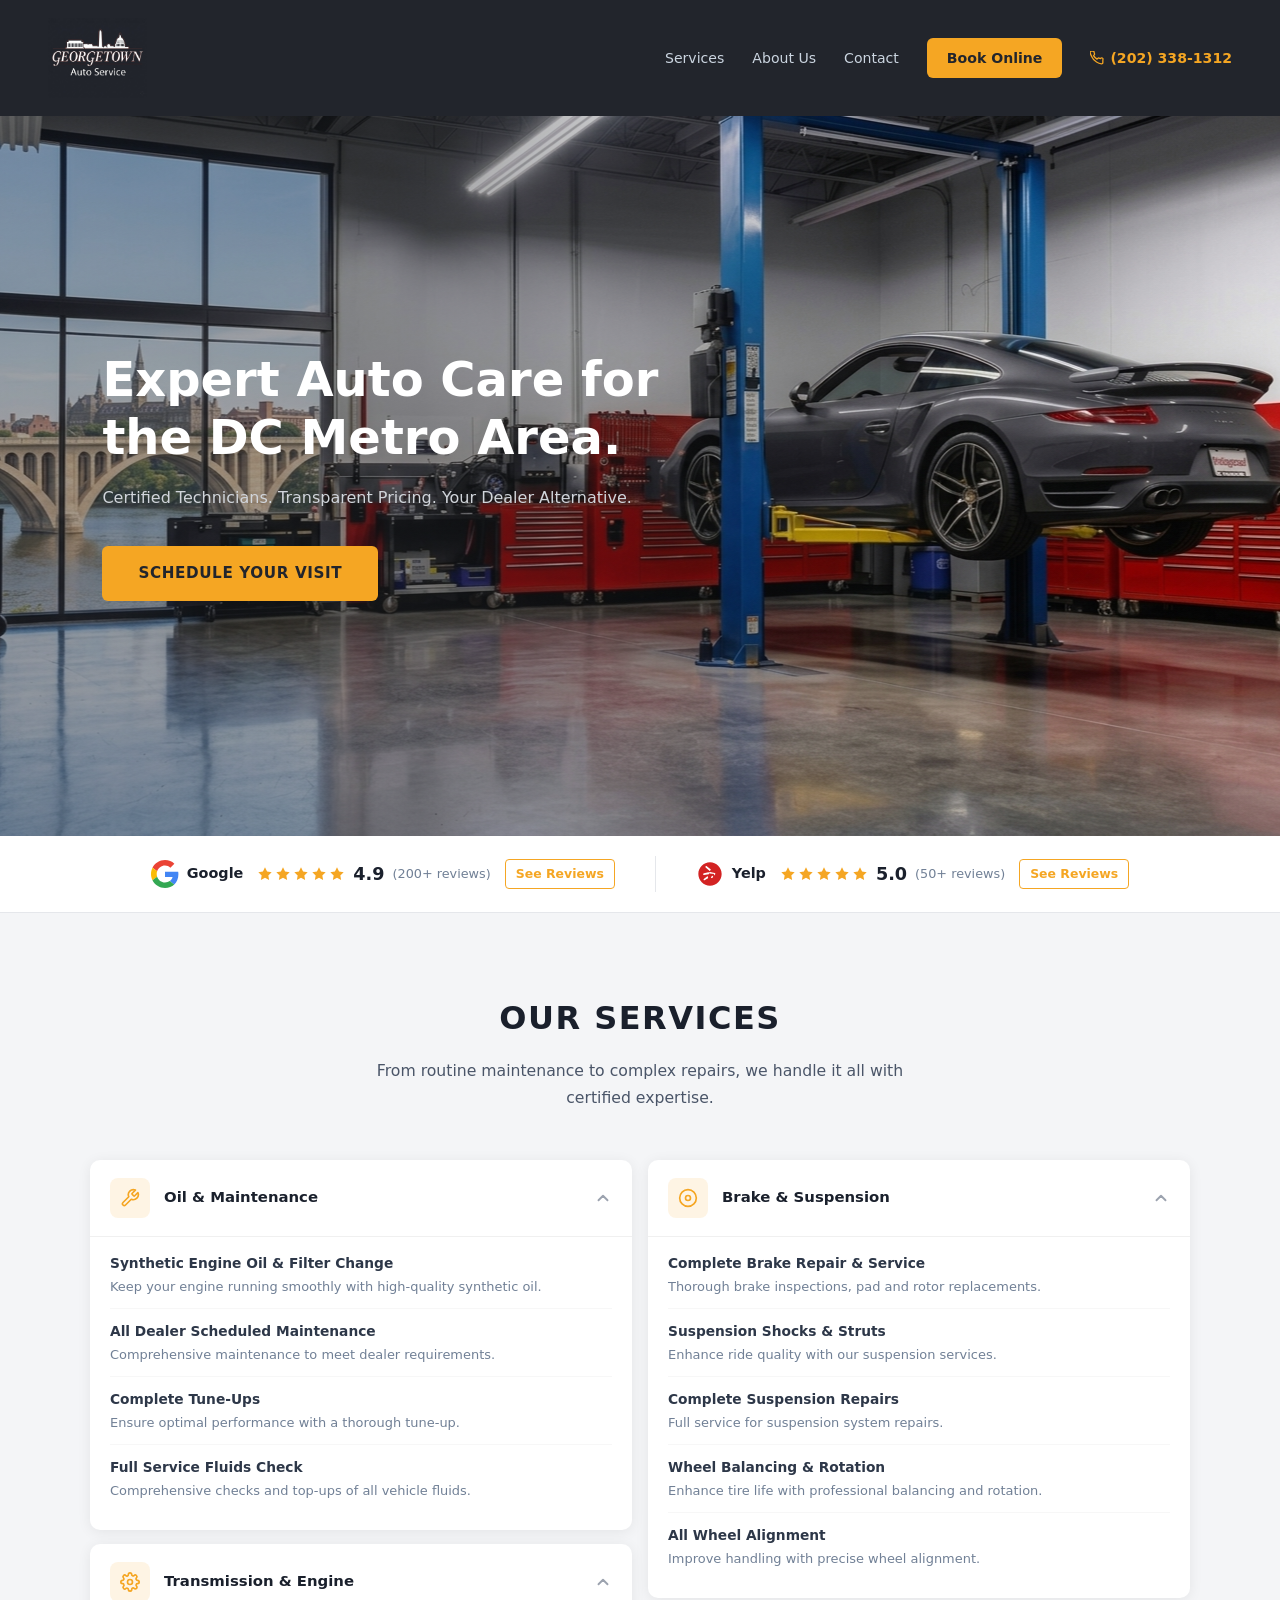
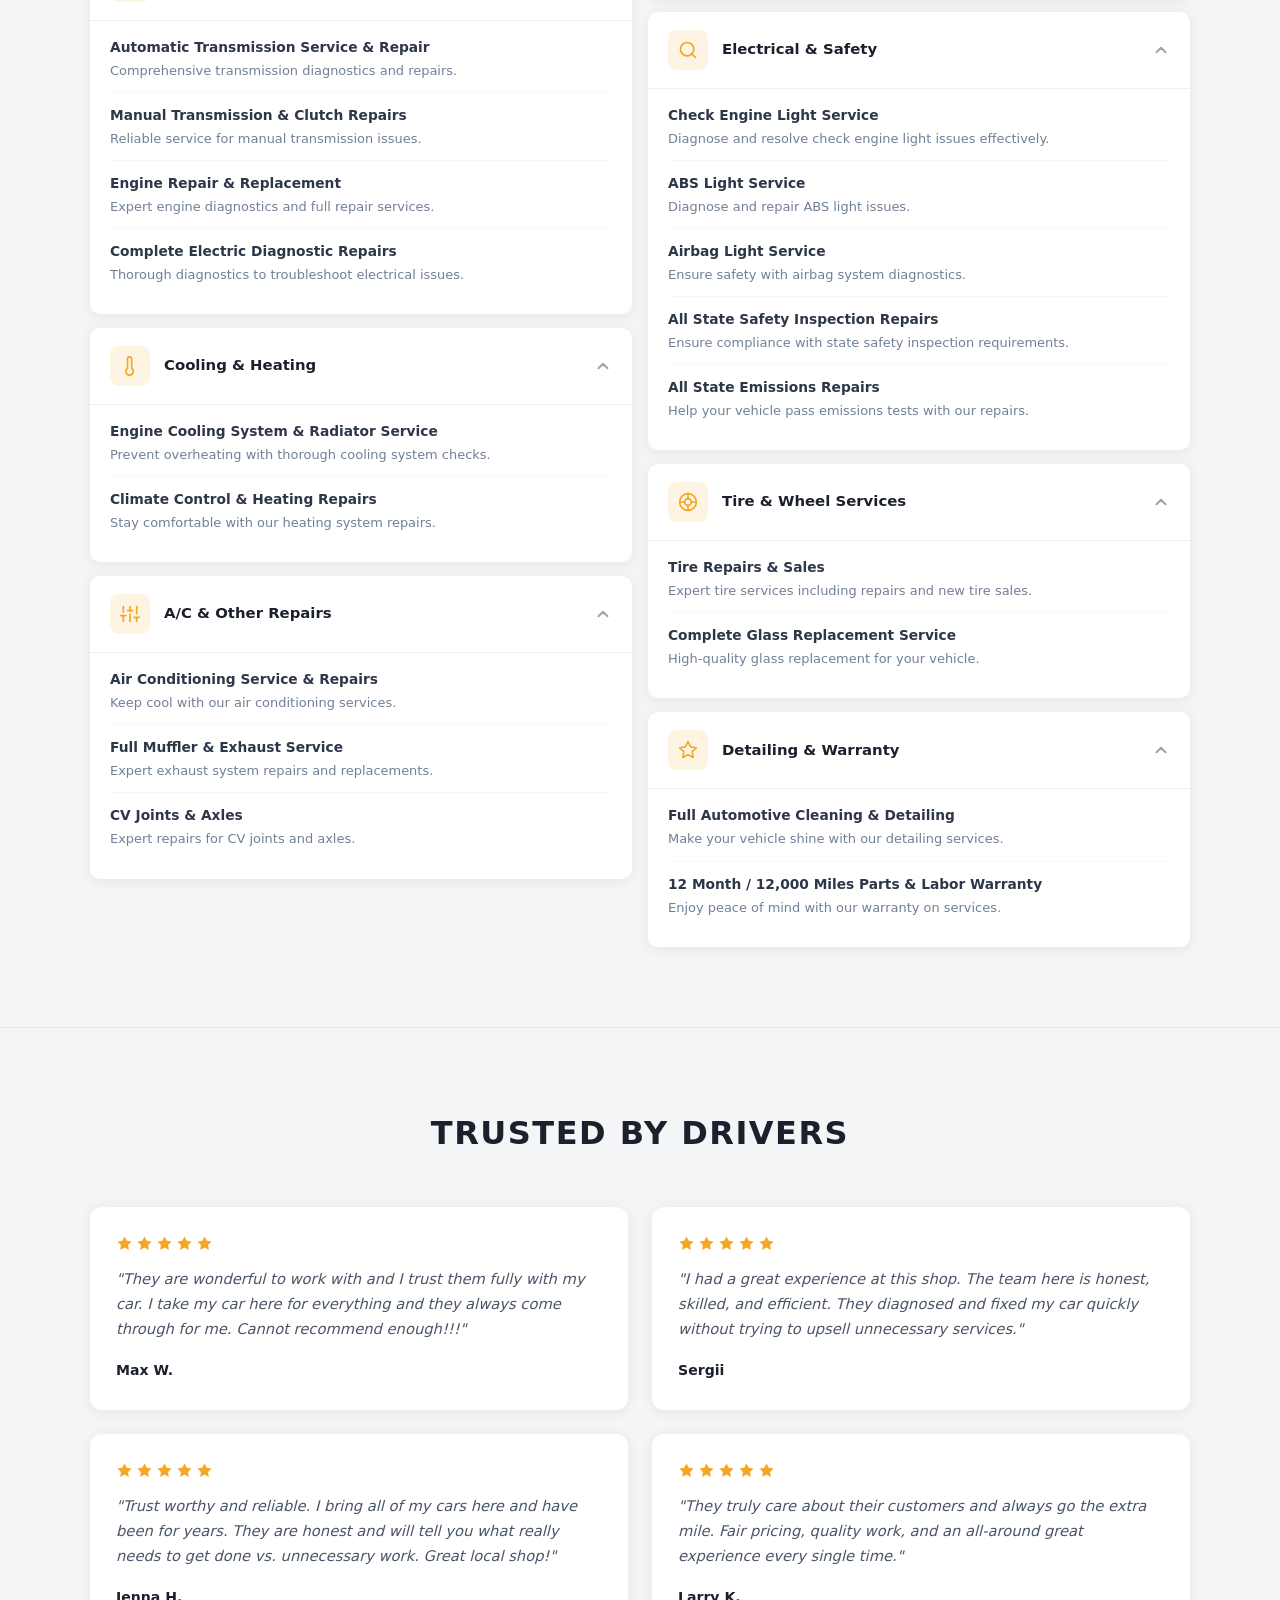
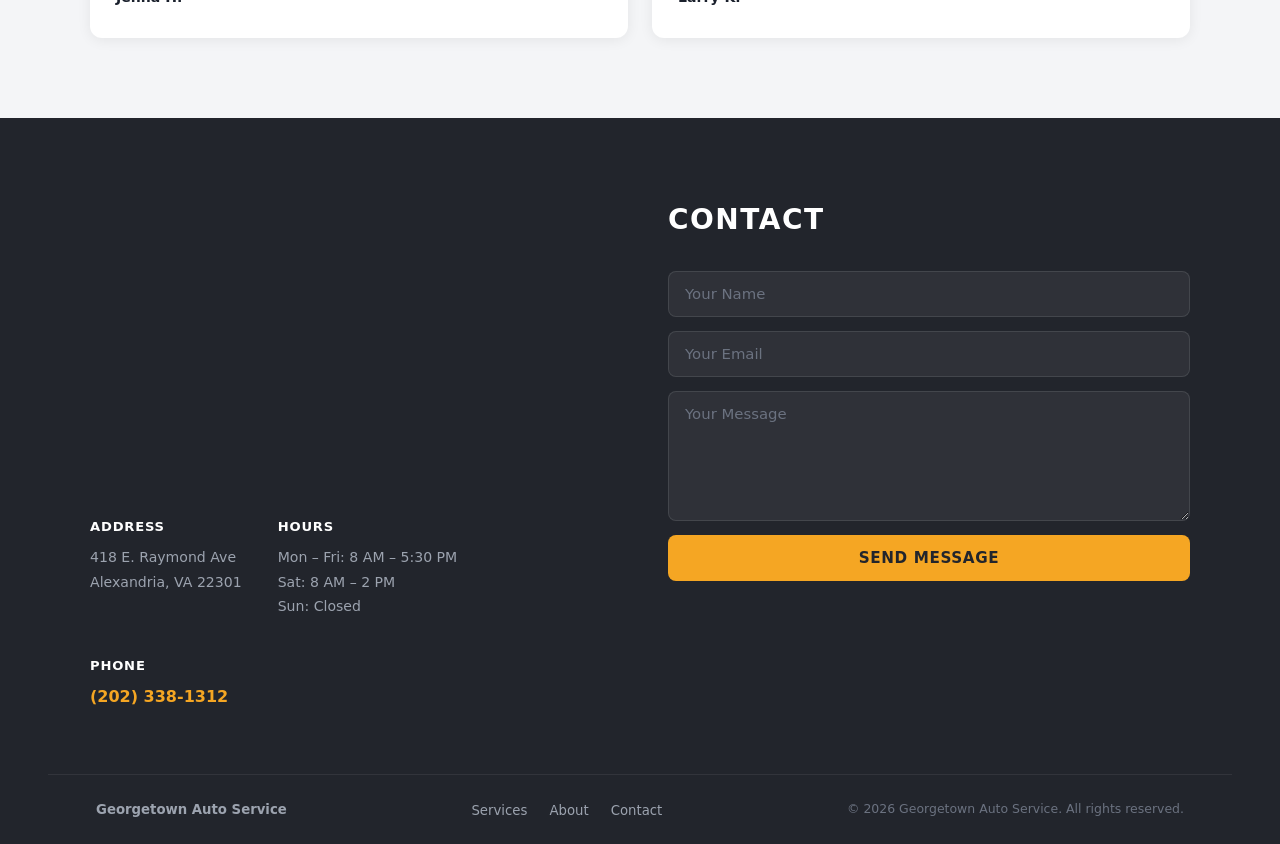
==== commit ed3e9f9b: "Updated header color. Removed Review button from About Us page. Increased logo size. Adjusted Banner" ====
--- a/index.html
+++ b/index.html
@@ -26,7 +26,7 @@
 
   <style>
     :root {
-      --dark: #1a1f2e;
+      --dark: #22252c;
       --light-bg: #f4f5f7;
       --accent: #f5a623;
       --accent-hover: #e8961f;
@@ -67,10 +67,10 @@
       text-decoration: none;
     }
     .nav-logo-img {
-      height: 64px;
+      height: 80px;
       width: auto;
       display: block;
-      background: #1a1f2e;
+      background: #22252c;
     }
 
     .nav-right {
@@ -186,7 +186,7 @@
       content: '';
       position: absolute;
       inset: 0;
-      background: linear-gradient(90deg, rgba(10,14,26,0.58) 0%, rgba(10,14,26,0.32) 70%, rgba(10,14,26,0.12) 100%);
+      background: linear-gradient(90deg, rgba(34,37,44,0.40) 0%, rgba(34,37,44,0.40) 33%, rgba(34,37,44,0.08) 66%, rgba(34,37,44,0.00) 100%);
     }
     .hero-content {
       position: relative;
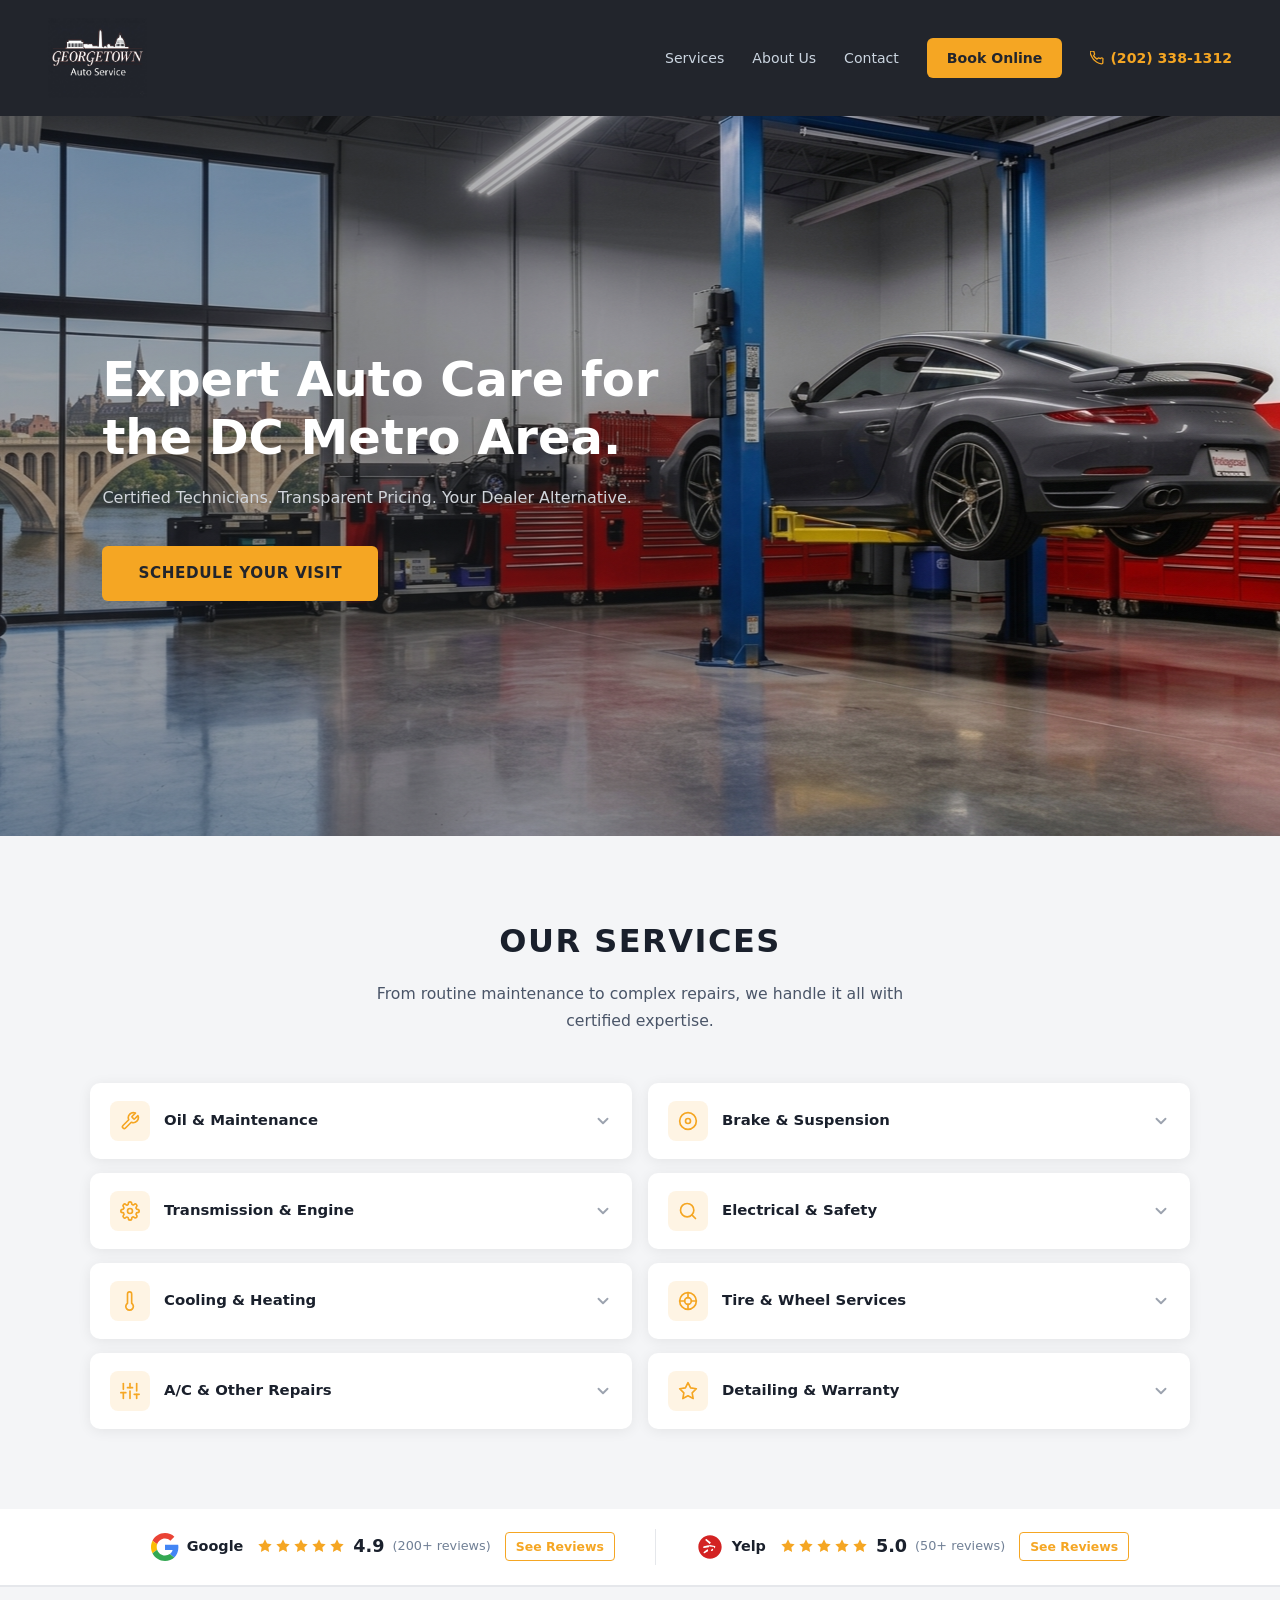
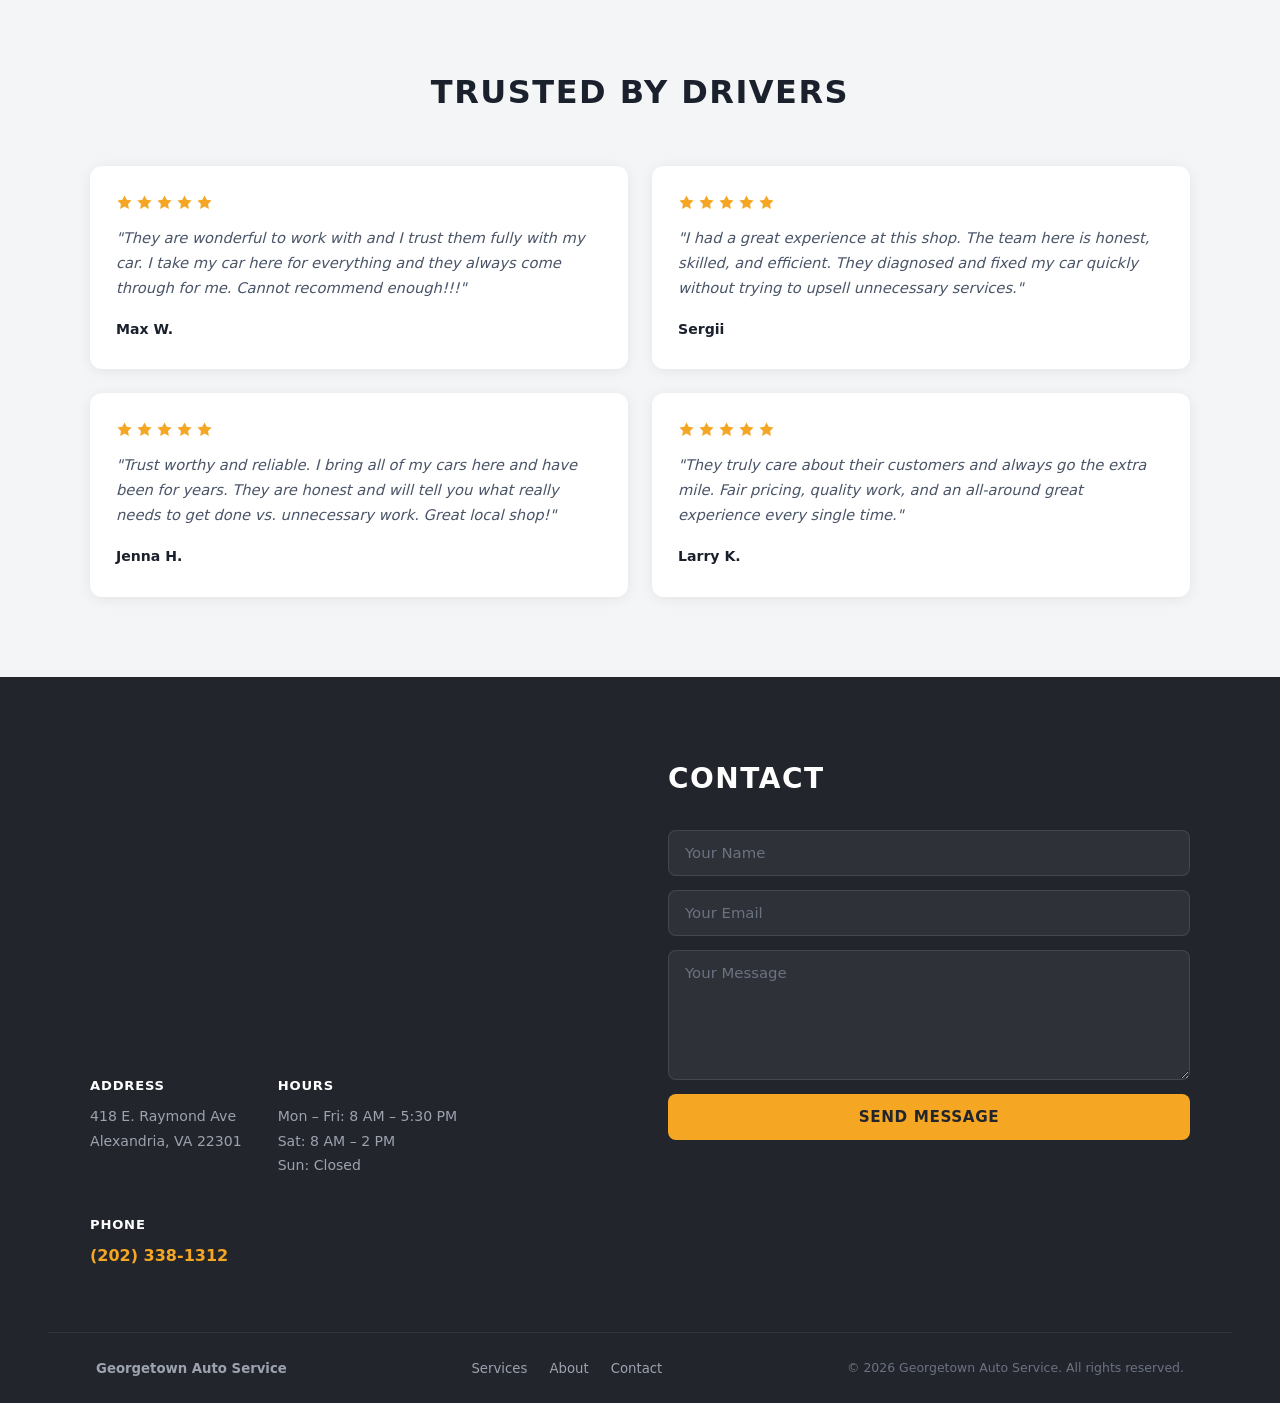
==== commit 8c940e5e: "Google and Yelp review UI adjustments. Services boxes are now closed by default" ====
--- a/index.html
+++ b/index.html
@@ -678,63 +678,6 @@
   </div>
 </section>
 
-<!-- ===== RATINGS BAR ===== -->
-<div class="ratings-bar">
-
-  <!-- Google -->
-  <a class="rating-item" href="https://www.google.com/search?q=Georgetown+Auto+Service+Alexandria+VA" target="_blank" rel="noopener">
-    <div class="rating-platform-icon">
-      <!-- Google G logo -->
-      <svg viewBox="0 0 48 48" xmlns="http://www.w3.org/2000/svg">
-        <path fill="#EA4335" d="M24 9.5c3.54 0 6.71 1.22 9.21 3.6l6.85-6.85C35.9 2.38 30.47 0 24 0 14.62 0 6.51 5.38 2.56 13.22l7.98 6.19C12.43 13.72 17.74 9.5 24 9.5z"/>
-        <path fill="#4285F4" d="M46.98 24.55c0-1.57-.15-3.09-.38-4.55H24v9.02h12.94c-.58 2.96-2.26 5.48-4.78 7.18l7.73 6c4.51-4.18 7.09-10.36 7.09-17.65z"/>
-        <path fill="#FBBC05" d="M10.53 28.59c-.48-1.45-.76-2.99-.76-4.59s.27-3.14.76-4.59l-7.98-6.19C.92 16.46 0 20.12 0 24c0 3.88.92 7.54 2.56 10.78l7.97-6.19z"/>
-        <path fill="#34A853" d="M24 48c6.48 0 11.93-2.13 15.89-5.81l-7.73-6c-2.18 1.48-4.97 2.31-8.16 2.31-6.26 0-11.57-4.22-13.47-9.91l-7.98 6.19C6.51 42.62 14.62 48 24 48z"/>
-        <path fill="none" d="M0 0h48v48H0z"/>
-      </svg>
-      <span class="rating-platform-name">Google</span>
-    </div>
-    <div class="rating-stars-row">
-      <div class="rating-stars">
-        <svg viewBox="0 0 24 24"><polygon points="12 2 15.09 8.26 22 9.27 17 14.14 18.18 21.02 12 17.77 5.82 21.02 7 14.14 2 9.27 8.91 8.26 12 2"/></svg>
-        <svg viewBox="0 0 24 24"><polygon points="12 2 15.09 8.26 22 9.27 17 14.14 18.18 21.02 12 17.77 5.82 21.02 7 14.14 2 9.27 8.91 8.26 12 2"/></svg>
-        <svg viewBox="0 0 24 24"><polygon points="12 2 15.09 8.26 22 9.27 17 14.14 18.18 21.02 12 17.77 5.82 21.02 7 14.14 2 9.27 8.91 8.26 12 2"/></svg>
-        <svg viewBox="0 0 24 24"><polygon points="12 2 15.09 8.26 22 9.27 17 14.14 18.18 21.02 12 17.77 5.82 21.02 7 14.14 2 9.27 8.91 8.26 12 2"/></svg>
-        <svg viewBox="0 0 24 24"><polygon points="12 2 15.09 8.26 22 9.27 17 14.14 18.18 21.02 12 17.77 5.82 21.02 7 14.14 2 9.27 8.91 8.26 12 2"/></svg>
-      </div>
-      <span class="rating-score">4.9</span>
-      <span class="rating-count">(200+ reviews)</span>
-    </div>
-    <span class="rating-cta">See Reviews</span>
-  </a>
-
-  <div class="rating-divider"></div>
-
-  <!-- Yelp -->
-  <a class="rating-item" href="https://www.yelp.com/biz/georgetown-auto-service-alexandria" target="_blank" rel="noopener">
-    <div class="rating-platform-icon">
-      <!-- Yelp logo -->
-      <svg viewBox="0 0 48 48" xmlns="http://www.w3.org/2000/svg">
-        <path fill="#D32323" d="M24 4C13 4 4 13 4 24s9 20 20 20 20-9 20-20S35 4 24 4zm-3.5 27.2l-5.8 3.4c-.6.4-1.4.1-1.6-.5l-.1-.3c-.1-.7.2-1.4.8-1.8l5.2-3.8c.5-.4 1.2-.1 1.3.5l.5 1.8c.1.3 0 .5-.3.7zm1.2-6.7l-8 1.3c-.7.1-1.3-.4-1.3-1.1v-.3c0-.7.5-1.4 1.2-1.5l7.8-1.7c.6-.1 1.1.4 1 1l-.2 1.8c0 .3-.2.5-.5.5zm.8-6.3l-6-5.5c-.5-.5-.5-1.3 0-1.8l.2-.2c.5-.5 1.3-.5 1.8 0l6.5 5c.5.4.5 1.1.1 1.5l-1.2 1.4c-.2.2-.5.3-.8.3-.3-.1-.5-.3-.6-.7zm6.3 11.6l-1.5 1.2c-.2.2-.6.2-.8 0l-.6-.6c-.4-.4-.4-1 0-1.4l1.5-1.5c.4-.4 1-.4 1.4 0l.6.6c.2.2.2.6 0 .8l-.6 1.4v-.5zm2.9-5.8l-8.4-.8c-.7-.1-1.1-.8-.9-1.4l.1-.3c.2-.7.9-1.1 1.6-.9l8.2 1.8c.7.1 1 .9.7 1.5l-.8 1.6c-.1.3-.4.5-.7.5-.3-.1-.5-.3-.6-.5-.1-.1-.1-.2-.2-.5z"/>
-      </svg>
-      <span class="rating-platform-name">Yelp</span>
-    </div>
-    <div class="rating-stars-row">
-      <div class="rating-stars">
-        <svg viewBox="0 0 24 24"><polygon points="12 2 15.09 8.26 22 9.27 17 14.14 18.18 21.02 12 17.77 5.82 21.02 7 14.14 2 9.27 8.91 8.26 12 2"/></svg>
-        <svg viewBox="0 0 24 24"><polygon points="12 2 15.09 8.26 22 9.27 17 14.14 18.18 21.02 12 17.77 5.82 21.02 7 14.14 2 9.27 8.91 8.26 12 2"/></svg>
-        <svg viewBox="0 0 24 24"><polygon points="12 2 15.09 8.26 22 9.27 17 14.14 18.18 21.02 12 17.77 5.82 21.02 7 14.14 2 9.27 8.91 8.26 12 2"/></svg>
-        <svg viewBox="0 0 24 24"><polygon points="12 2 15.09 8.26 22 9.27 17 14.14 18.18 21.02 12 17.77 5.82 21.02 7 14.14 2 9.27 8.91 8.26 12 2"/></svg>
-        <svg viewBox="0 0 24 24"><polygon points="12 2 15.09 8.26 22 9.27 17 14.14 18.18 21.02 12 17.77 5.82 21.02 7 14.14 2 9.27 8.91 8.26 12 2"/></svg>
-      </div>
-      <span class="rating-score">5.0</span>
-      <span class="rating-count">(50+ reviews)</span>
-    </div>
-    <span class="rating-cta">See Reviews</span>
-  </a>
-
-</div>
-
 <!-- ===== SERVICES ===== -->
 <section class="services" id="services">
   <div class="section-header">
@@ -748,7 +691,7 @@
     <div class="services-col">
 
       <!-- Oil & Maintenance — expanded by default -->
-      <div class="accordion-card open">
+      <div class="accordion-card">
         <div class="accordion-header" onclick="toggleAccordion(this)">
           <div class="accordion-icon">
             <svg viewBox="0 0 24 24" aria-hidden="true">
@@ -781,7 +724,7 @@
       </div>
 
       <!-- Transmission & Engine -->
-      <div class="accordion-card open">
+      <div class="accordion-card">
         <div class="accordion-header" onclick="toggleAccordion(this)">
           <div class="accordion-icon">
             <svg viewBox="0 0 24 24" aria-hidden="true">
@@ -815,7 +758,7 @@
       </div>
 
       <!-- Cooling & Heating -->
-      <div class="accordion-card open">
+      <div class="accordion-card">
         <div class="accordion-header" onclick="toggleAccordion(this)">
           <div class="accordion-icon">
             <svg viewBox="0 0 24 24" aria-hidden="true">
@@ -840,7 +783,7 @@
       </div>
 
       <!-- A/C & Other Repairs -->
-      <div class="accordion-card open">
+      <div class="accordion-card">
         <div class="accordion-header" onclick="toggleAccordion(this)">
           <div class="accordion-icon">
             <svg viewBox="0 0 24 24" aria-hidden="true">
@@ -882,7 +825,7 @@
     <div class="services-col">
 
       <!-- Brake & Suspension — expanded by default -->
-      <div class="accordion-card open">
+      <div class="accordion-card">
         <div class="accordion-header" onclick="toggleAccordion(this)">
           <div class="accordion-icon">
             <svg viewBox="0 0 24 24" aria-hidden="true">
@@ -920,7 +863,7 @@
       </div>
 
       <!-- Electrical & Safety -->
-      <div class="accordion-card open">
+      <div class="accordion-card">
         <div class="accordion-header" onclick="toggleAccordion(this)">
           <div class="accordion-icon">
             <svg viewBox="0 0 24 24" aria-hidden="true">
@@ -958,7 +901,7 @@
       </div>
 
       <!-- Tire & Wheel Services -->
-      <div class="accordion-card open">
+      <div class="accordion-card">
         <div class="accordion-header" onclick="toggleAccordion(this)">
           <div class="accordion-icon">
             <svg viewBox="0 0 24 24" aria-hidden="true">
@@ -988,7 +931,7 @@
       </div>
 
       <!-- Detailing & Warranty -->
-      <div class="accordion-card open">
+      <div class="accordion-card">
         <div class="accordion-header" onclick="toggleAccordion(this)">
           <div class="accordion-icon">
             <svg viewBox="0 0 24 24" aria-hidden="true">
@@ -1015,6 +958,61 @@
     </div><!-- end right col -->
   </div><!-- end services-grid -->
 </section>
+
+<!-- ===== RATINGS BAR ===== -->
+<div class="ratings-bar">
+
+  <!-- Google -->
+  <a class="rating-item" href="https://www.google.com/search?q=Georgetown+Auto+Service+Alexandria+VA" target="_blank" rel="noopener">
+    <div class="rating-platform-icon">
+      <svg viewBox="0 0 48 48" xmlns="http://www.w3.org/2000/svg">
+        <path fill="#EA4335" d="M24 9.5c3.54 0 6.71 1.22 9.21 3.6l6.85-6.85C35.9 2.38 30.47 0 24 0 14.62 0 6.51 5.38 2.56 13.22l7.98 6.19C12.43 13.72 17.74 9.5 24 9.5z"/>
+        <path fill="#4285F4" d="M46.98 24.55c0-1.57-.15-3.09-.38-4.55H24v9.02h12.94c-.58 2.96-2.26 5.48-4.78 7.18l7.73 6c4.51-4.18 7.09-10.36 7.09-17.65z"/>
+        <path fill="#FBBC05" d="M10.53 28.59c-.48-1.45-.76-2.99-.76-4.59s.27-3.14.76-4.59l-7.98-6.19C.92 16.46 0 20.12 0 24c0 3.88.92 7.54 2.56 10.78l7.97-6.19z"/>
+        <path fill="#34A853" d="M24 48c6.48 0 11.93-2.13 15.89-5.81l-7.73-6c-2.18 1.48-4.97 2.31-8.16 2.31-6.26 0-11.57-4.22-13.47-9.91l-7.98 6.19C6.51 42.62 14.62 48 24 48z"/>
+        <path fill="none" d="M0 0h48v48H0z"/>
+      </svg>
+      <span class="rating-platform-name">Google</span>
+    </div>
+    <div class="rating-stars-row">
+      <div class="rating-stars">
+        <svg viewBox="0 0 24 24"><polygon points="12 2 15.09 8.26 22 9.27 17 14.14 18.18 21.02 12 17.77 5.82 21.02 7 14.14 2 9.27 8.91 8.26 12 2"/></svg>
+        <svg viewBox="0 0 24 24"><polygon points="12 2 15.09 8.26 22 9.27 17 14.14 18.18 21.02 12 17.77 5.82 21.02 7 14.14 2 9.27 8.91 8.26 12 2"/></svg>
+        <svg viewBox="0 0 24 24"><polygon points="12 2 15.09 8.26 22 9.27 17 14.14 18.18 21.02 12 17.77 5.82 21.02 7 14.14 2 9.27 8.91 8.26 12 2"/></svg>
+        <svg viewBox="0 0 24 24"><polygon points="12 2 15.09 8.26 22 9.27 17 14.14 18.18 21.02 12 17.77 5.82 21.02 7 14.14 2 9.27 8.91 8.26 12 2"/></svg>
+        <svg viewBox="0 0 24 24"><polygon points="12 2 15.09 8.26 22 9.27 17 14.14 18.18 21.02 12 17.77 5.82 21.02 7 14.14 2 9.27 8.91 8.26 12 2"/></svg>
+      </div>
+      <span class="rating-score">4.9</span>
+      <span class="rating-count">(200+ reviews)</span>
+    </div>
+    <span class="rating-cta">See Reviews</span>
+  </a>
+
+  <div class="rating-divider"></div>
+
+  <!-- Yelp -->
+  <a class="rating-item" href="https://www.yelp.com/biz/georgetown-auto-service-alexandria" target="_blank" rel="noopener">
+    <div class="rating-platform-icon">
+      <svg viewBox="0 0 48 48" xmlns="http://www.w3.org/2000/svg">
+        <path fill="#D32323" d="M24 4C13 4 4 13 4 24s9 20 20 20 20-9 20-20S35 4 24 4zm-3.5 27.2l-5.8 3.4c-.6.4-1.4.1-1.6-.5l-.1-.3c-.1-.7.2-1.4.8-1.8l5.2-3.8c.5-.4 1.2-.1 1.3.5l.5 1.8c.1.3 0 .5-.3.7zm1.2-6.7l-8 1.3c-.7.1-1.3-.4-1.3-1.1v-.3c0-.7.5-1.4 1.2-1.5l7.8-1.7c.6-.1 1.1.4 1 1l-.2 1.8c0 .3-.2.5-.5.5zm.8-6.3l-6-5.5c-.5-.5-.5-1.3 0-1.8l.2-.2c.5-.5 1.3-.5 1.8 0l6.5 5c.5.4.5 1.1.1 1.5l-1.2 1.4c-.2.2-.5.3-.8.3-.3-.1-.5-.3-.6-.7zm6.3 11.6l-1.5 1.2c-.2.2-.6.2-.8 0l-.6-.6c-.4-.4-.4-1 0-1.4l1.5-1.5c.4-.4 1-.4 1.4 0l.6.6c.2.2.2.6 0 .8l-.6 1.4v-.5zm2.9-5.8l-8.4-.8c-.7-.1-1.1-.8-.9-1.4l.1-.3c.2-.7.9-1.1 1.6-.9l8.2 1.8c.7.1 1 .9.7 1.5l-.8 1.6c-.1.3-.4.5-.7.5-.3-.1-.5-.3-.6-.5-.1-.1-.1-.2-.2-.5z"/>
+      </svg>
+      <span class="rating-platform-name">Yelp</span>
+    </div>
+    <div class="rating-stars-row">
+      <div class="rating-stars">
+        <svg viewBox="0 0 24 24"><polygon points="12 2 15.09 8.26 22 9.27 17 14.14 18.18 21.02 12 17.77 5.82 21.02 7 14.14 2 9.27 8.91 8.26 12 2"/></svg>
+        <svg viewBox="0 0 24 24"><polygon points="12 2 15.09 8.26 22 9.27 17 14.14 18.18 21.02 12 17.77 5.82 21.02 7 14.14 2 9.27 8.91 8.26 12 2"/></svg>
+        <svg viewBox="0 0 24 24"><polygon points="12 2 15.09 8.26 22 9.27 17 14.14 18.18 21.02 12 17.77 5.82 21.02 7 14.14 2 9.27 8.91 8.26 12 2"/></svg>
+        <svg viewBox="0 0 24 24"><polygon points="12 2 15.09 8.26 22 9.27 17 14.14 18.18 21.02 12 17.77 5.82 21.02 7 14.14 2 9.27 8.91 8.26 12 2"/></svg>
+        <svg viewBox="0 0 24 24"><polygon points="12 2 15.09 8.26 22 9.27 17 14.14 18.18 21.02 12 17.77 5.82 21.02 7 14.14 2 9.27 8.91 8.26 12 2"/></svg>
+      </div>
+      <span class="rating-score">5.0</span>
+      <span class="rating-count">(50+ reviews)</span>
+    </div>
+    <span class="rating-cta">See Reviews</span>
+  </a>
+
+</div>
 
 <!-- ===== REVIEWS ===== -->
 <section class="reviews" id="reviews">
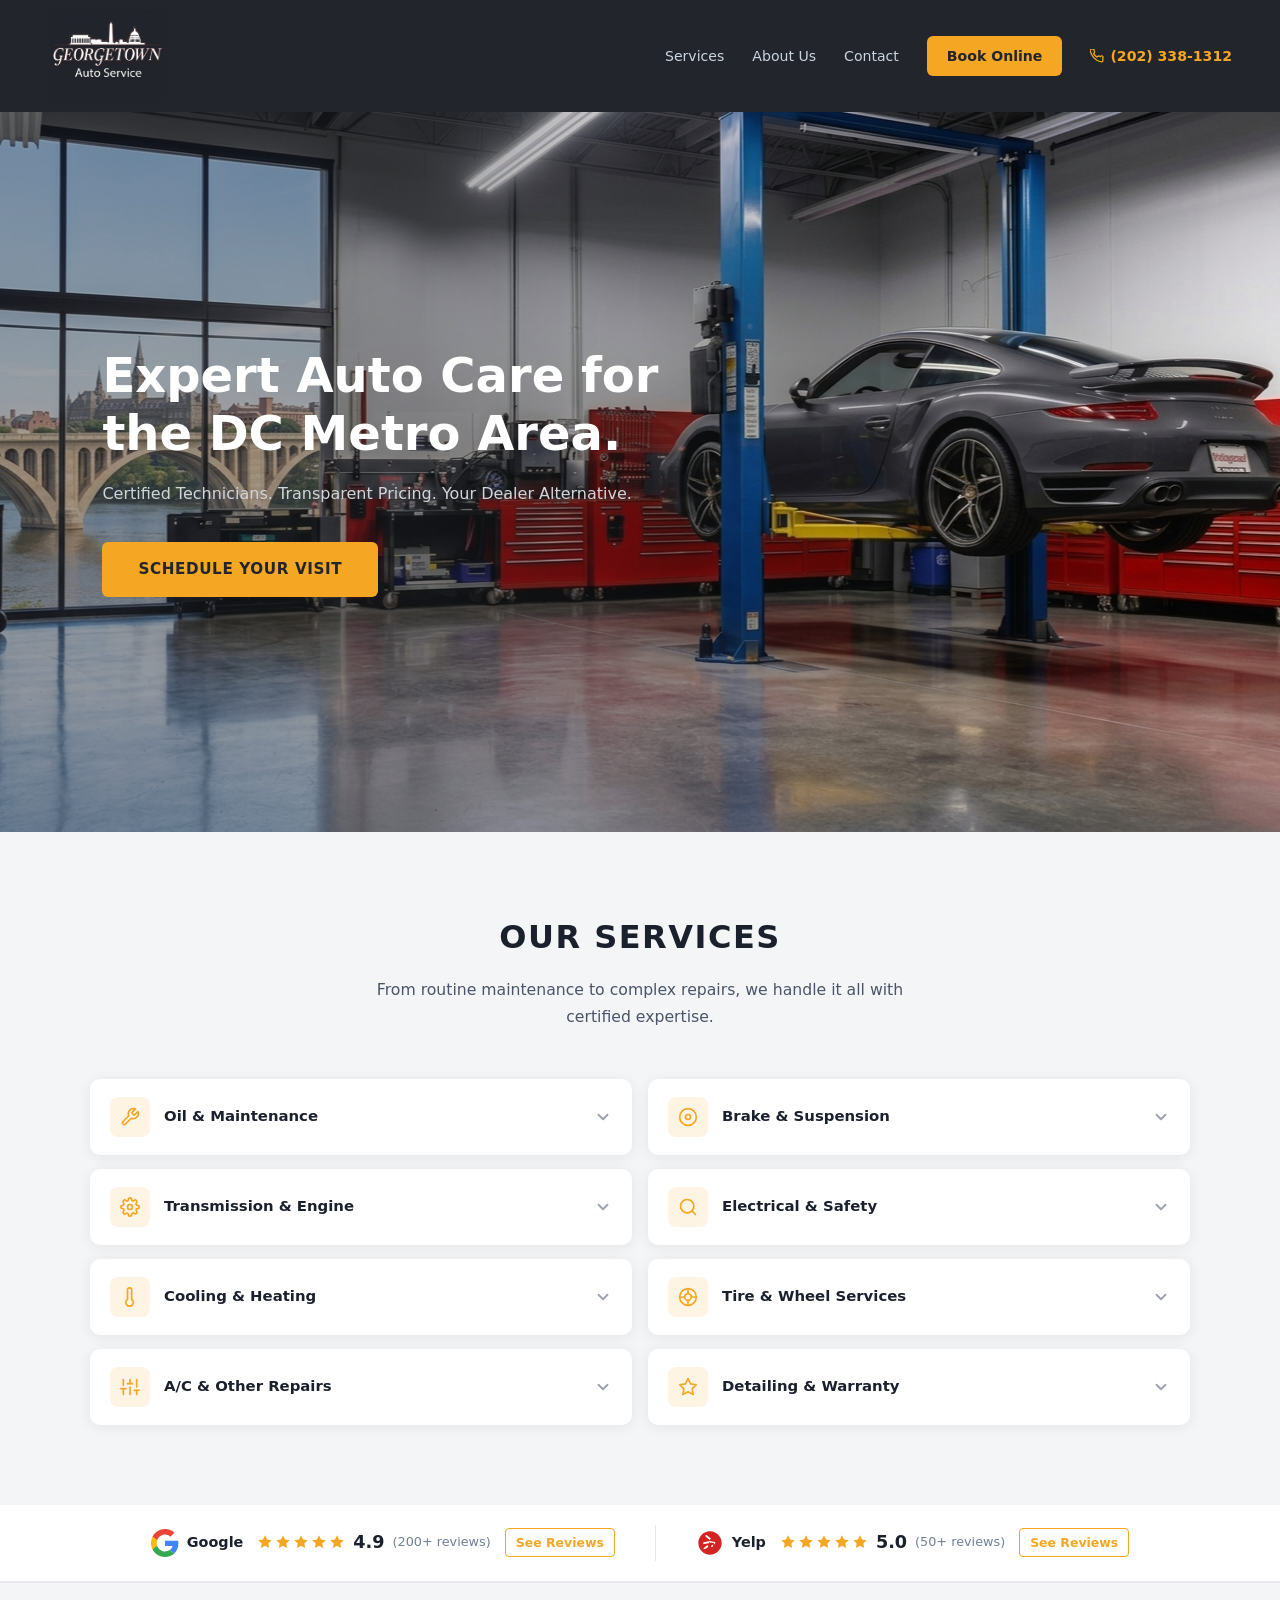
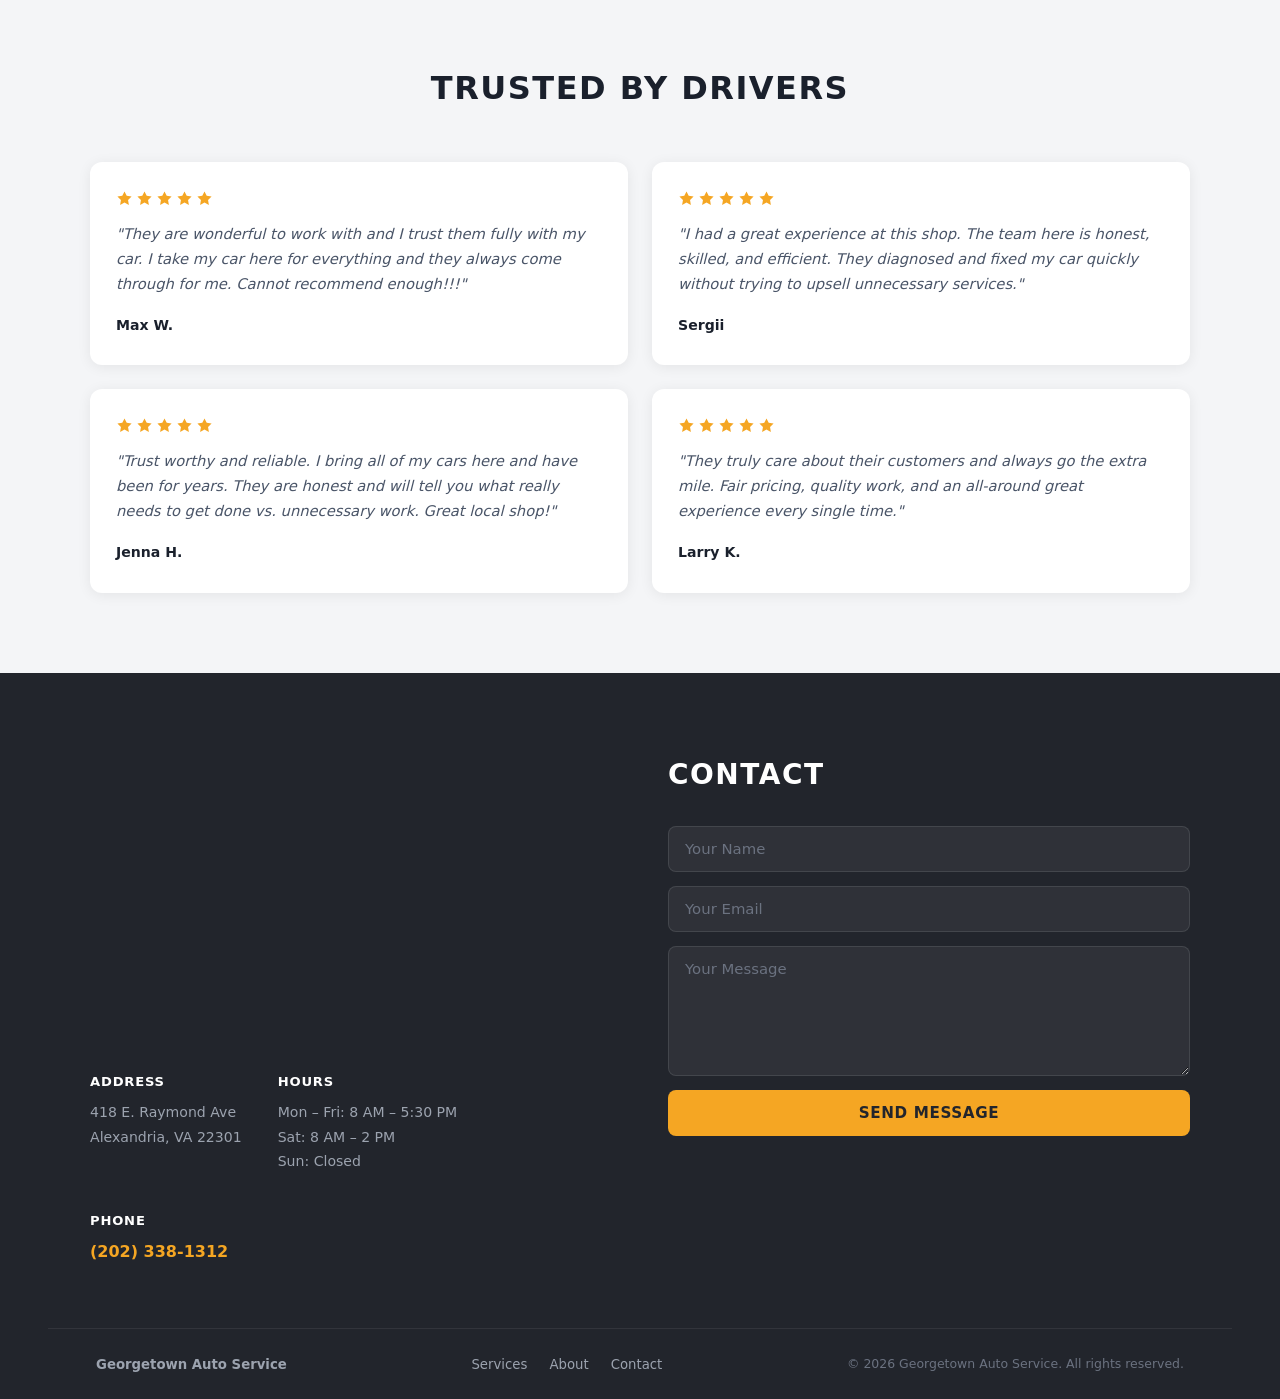
==== commit 35b88a2b: "logo resizing" ====
--- a/index.html
+++ b/index.html
@@ -50,14 +50,14 @@
       top: 0;
       z-index: 1000;
       background: var(--dark);
-      padding: 18px 48px;
+      padding: 8px 48px;
       display: flex;
       align-items: center;
       justify-content: space-between;
       transition: padding 0.3s ease, box-shadow 0.3s ease;
     }
     #main-nav.scrolled {
-      padding: 10px 48px;
+      padding: 4px 48px;
       box-shadow: 0 4px 20px rgba(0,0,0,0.35);
     }
 
@@ -67,7 +67,7 @@
       text-decoration: none;
     }
     .nav-logo-img {
-      height: 80px;
+      height: 96px;
       width: auto;
       display: block;
       background: #22252c;
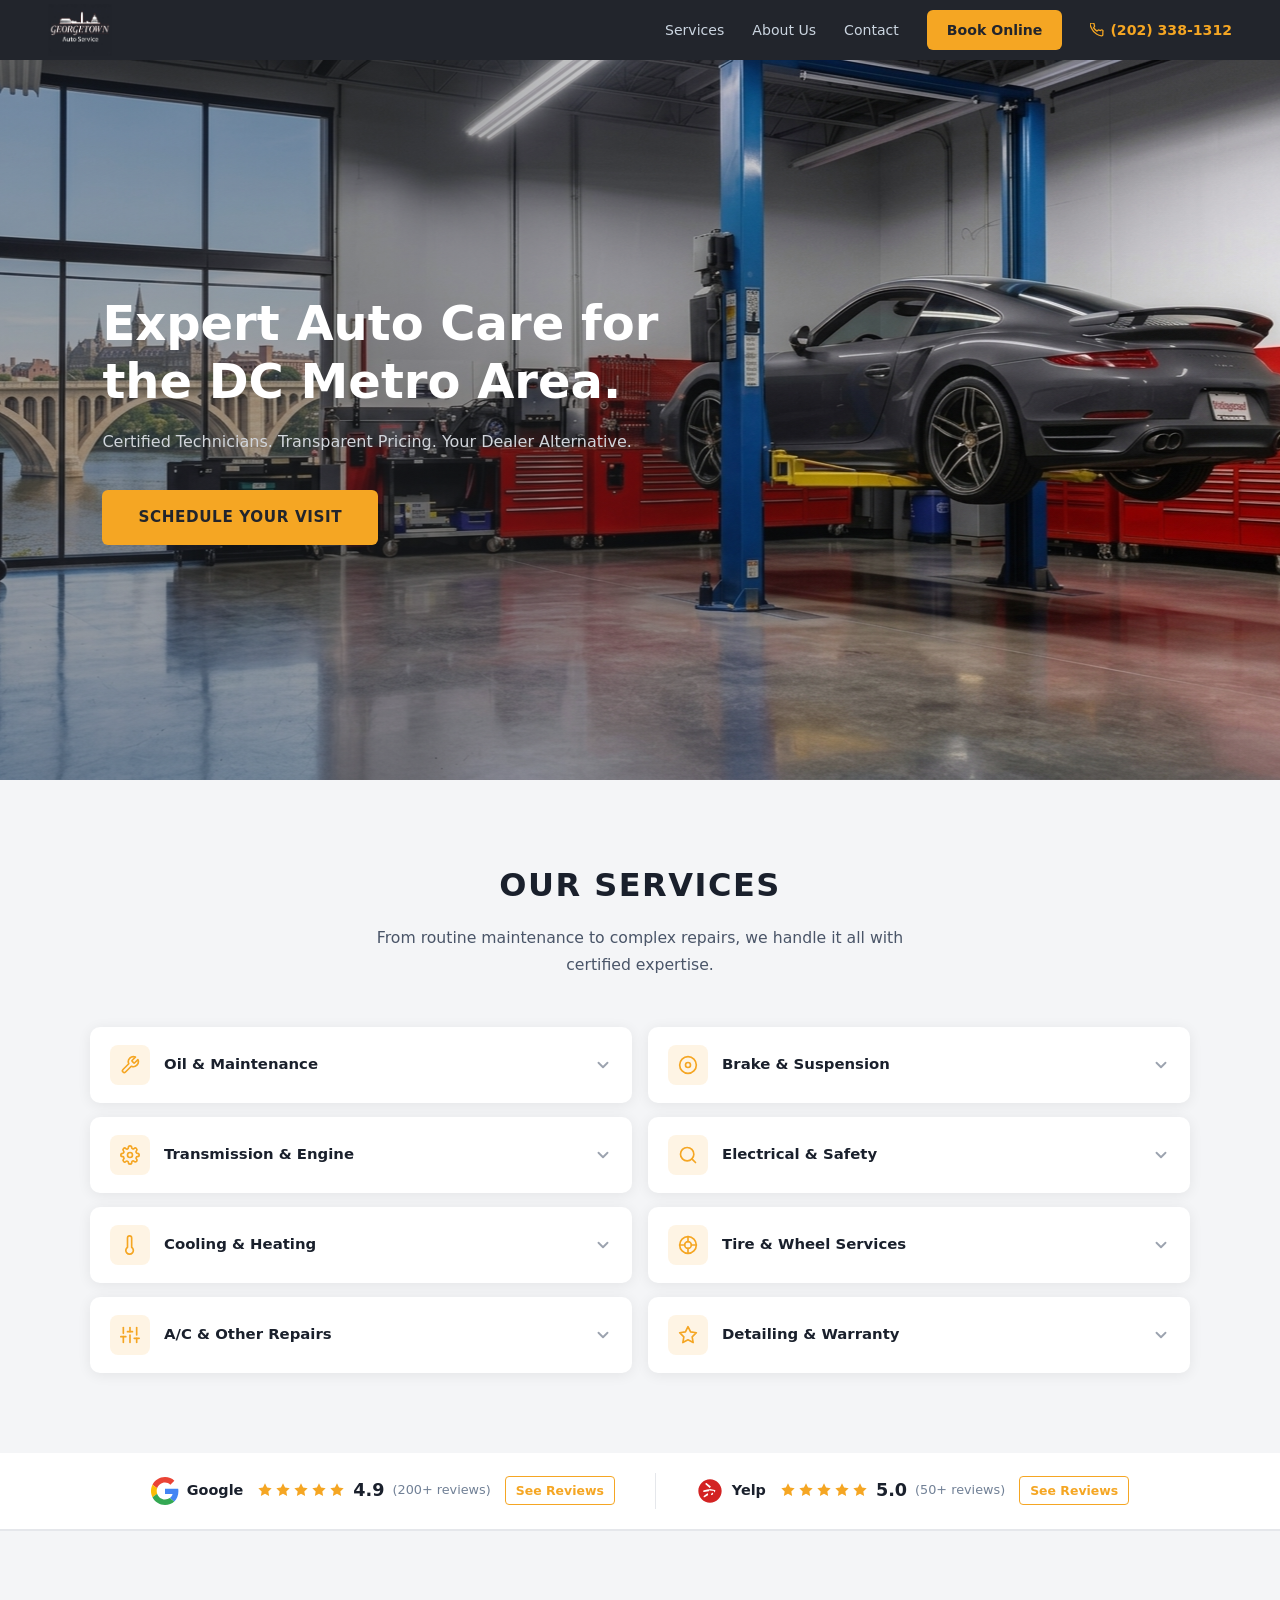
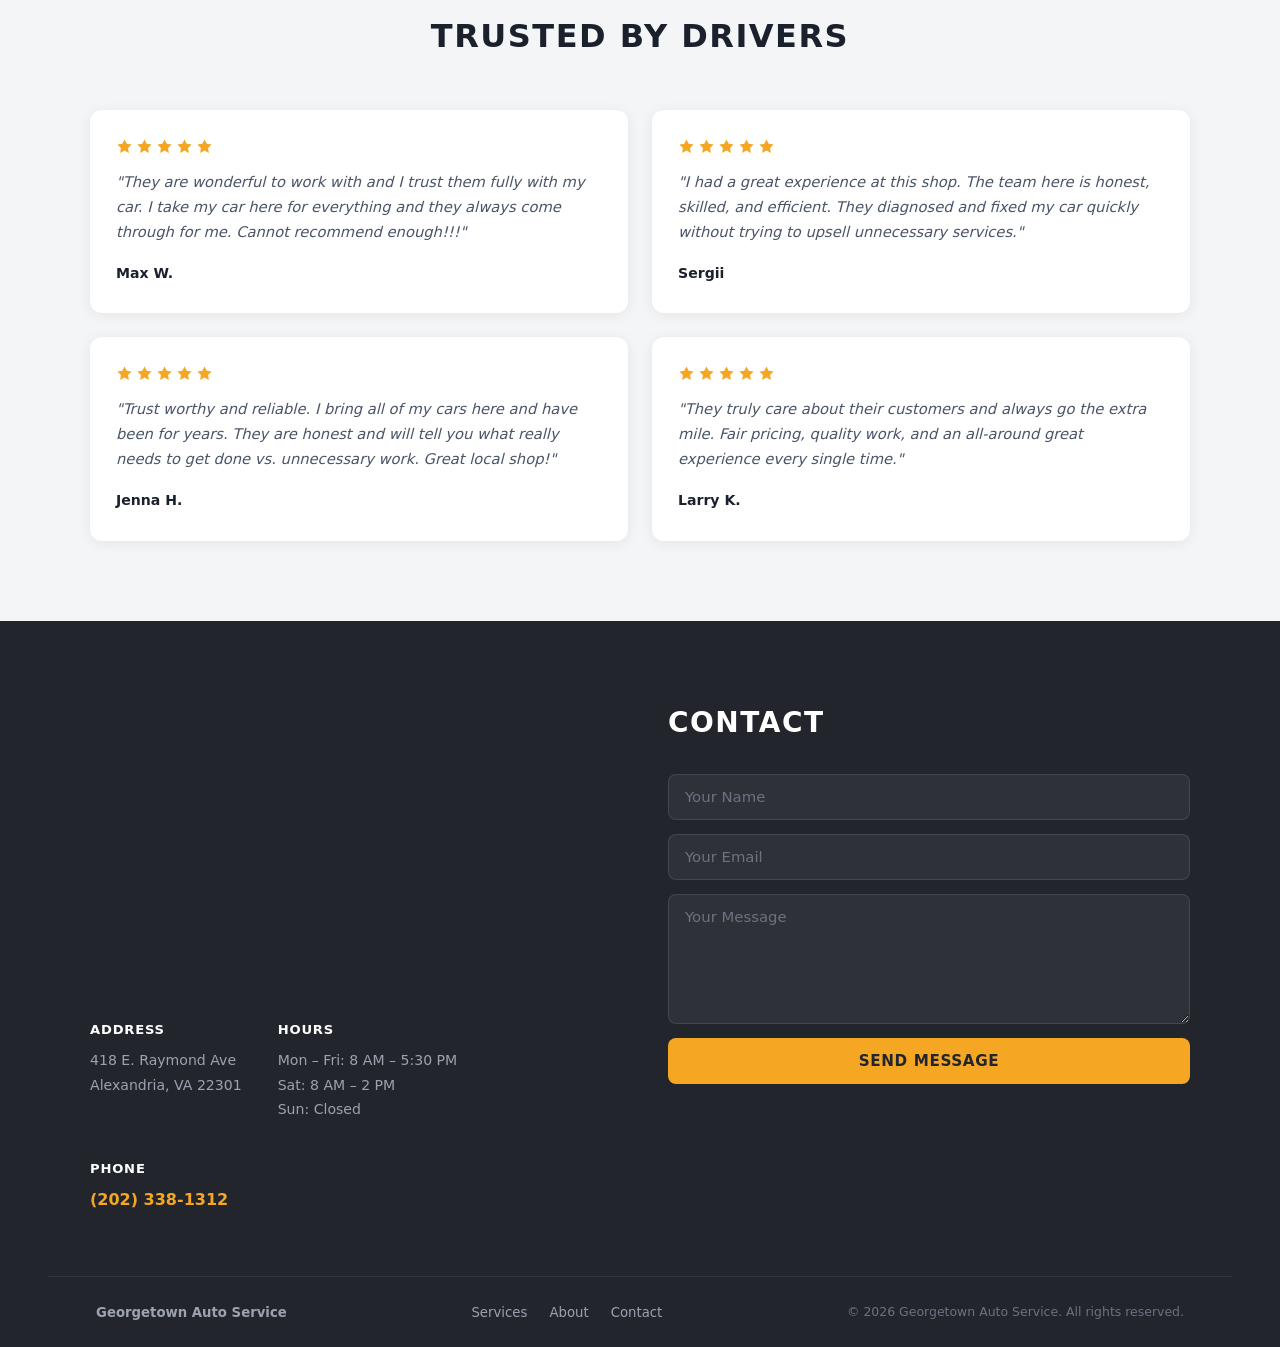
==== commit b6f8b374: "slim header" ====
--- a/index.html
+++ b/index.html
@@ -50,14 +50,14 @@
       top: 0;
       z-index: 1000;
       background: var(--dark);
-      padding: 8px 48px;
+      padding: 4px 48px;
       display: flex;
       align-items: center;
       justify-content: space-between;
       transition: padding 0.3s ease, box-shadow 0.3s ease;
     }
     #main-nav.scrolled {
-      padding: 4px 48px;
+      padding: 2px 48px;
       box-shadow: 0 4px 20px rgba(0,0,0,0.35);
     }
 
@@ -67,7 +67,7 @@
       text-decoration: none;
     }
     .nav-logo-img {
-      height: 96px;
+      height: 52px;
       width: auto;
       display: block;
       background: #22252c;
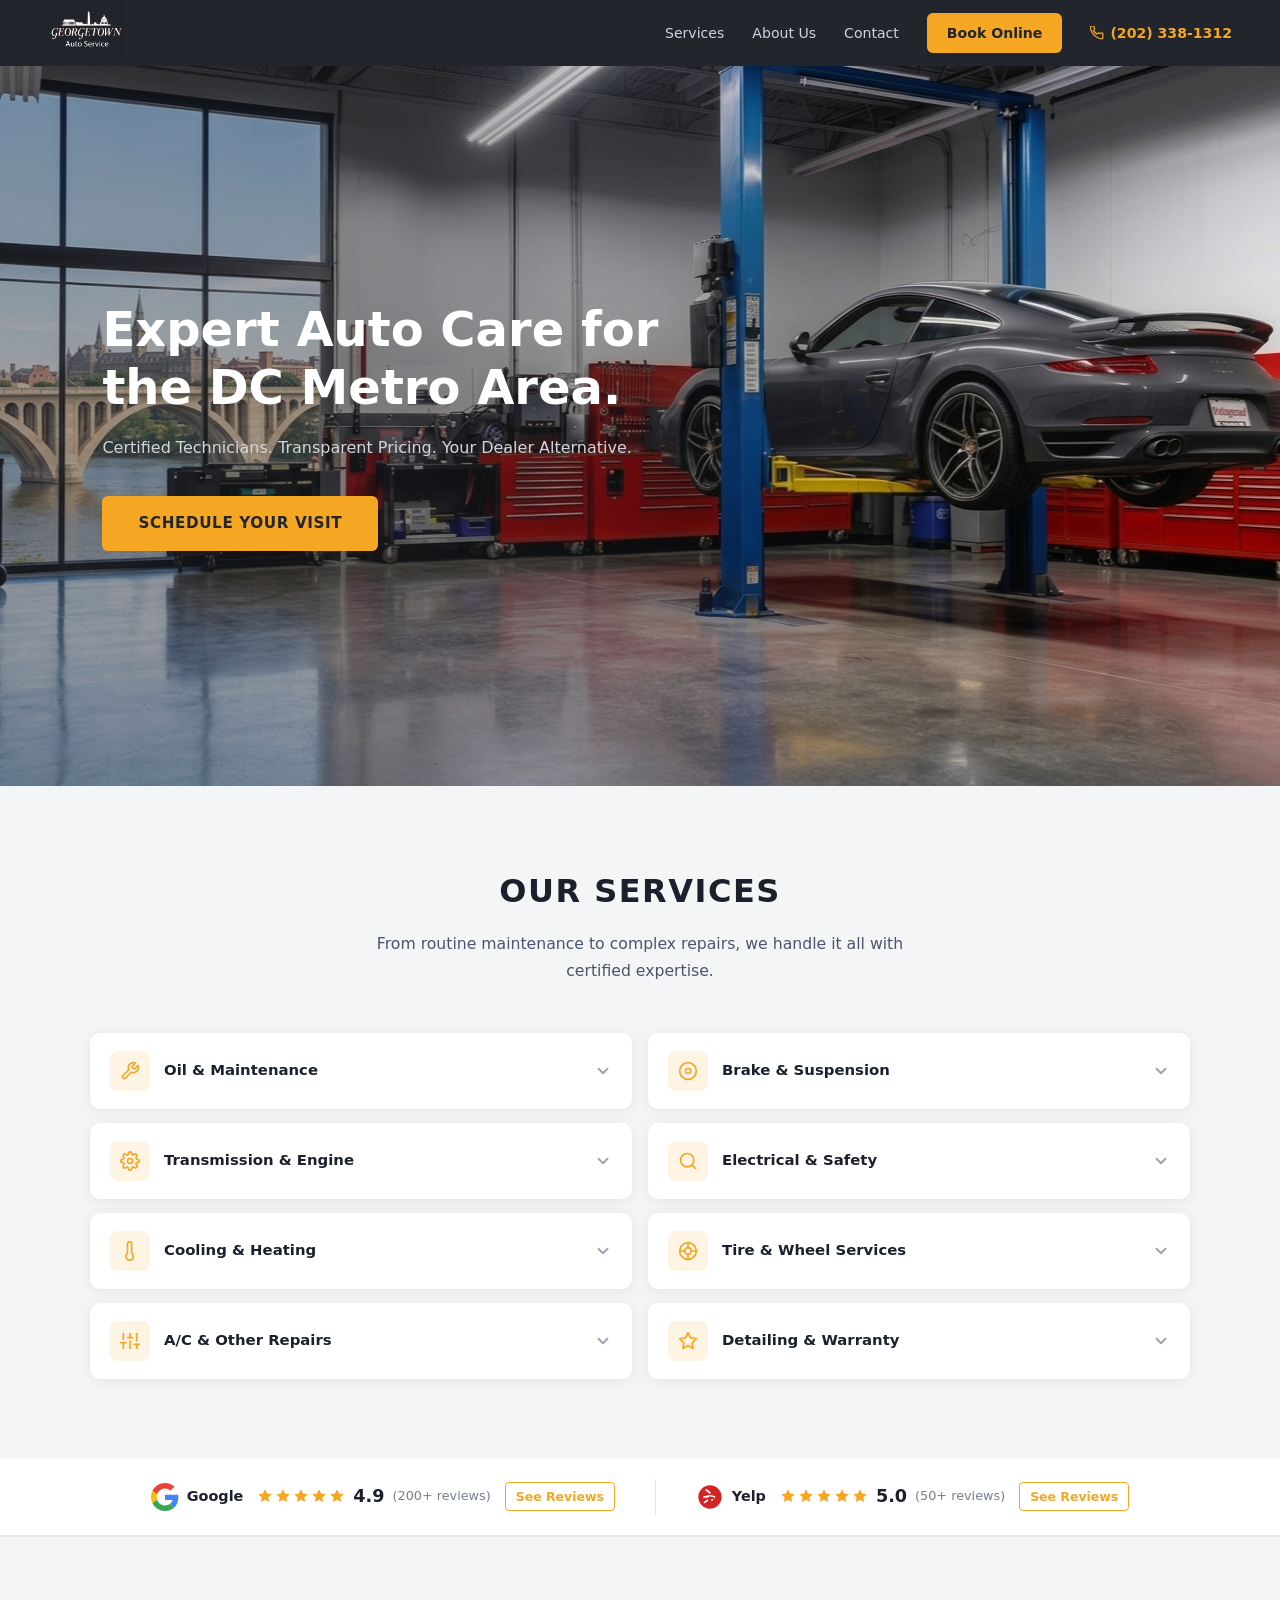
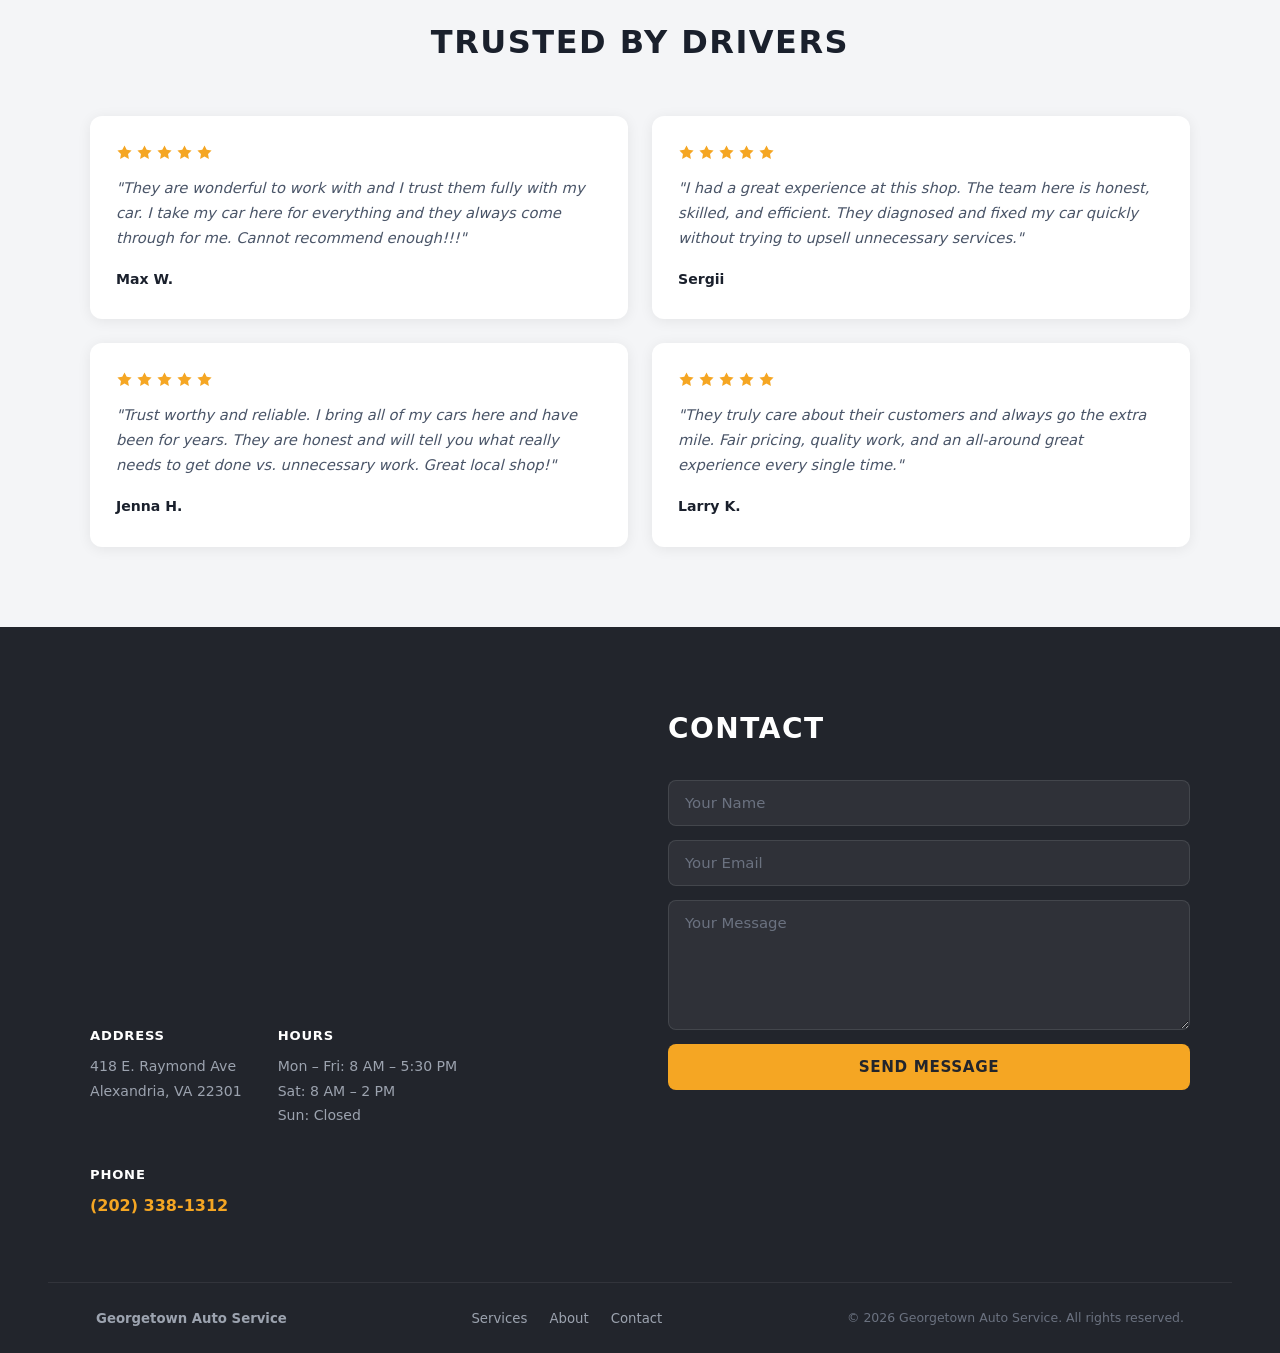
==== commit 3abd0959: "header adjustments" ====
--- a/index.html
+++ b/index.html
@@ -50,7 +50,7 @@
       top: 0;
       z-index: 1000;
       background: var(--dark);
-      padding: 4px 48px;
+      padding: 2px 48px;
       display: flex;
       align-items: center;
       justify-content: space-between;
@@ -67,7 +67,7 @@
       text-decoration: none;
     }
     .nav-logo-img {
-      height: 52px;
+      height: 62px;
       width: auto;
       display: block;
       background: #22252c;
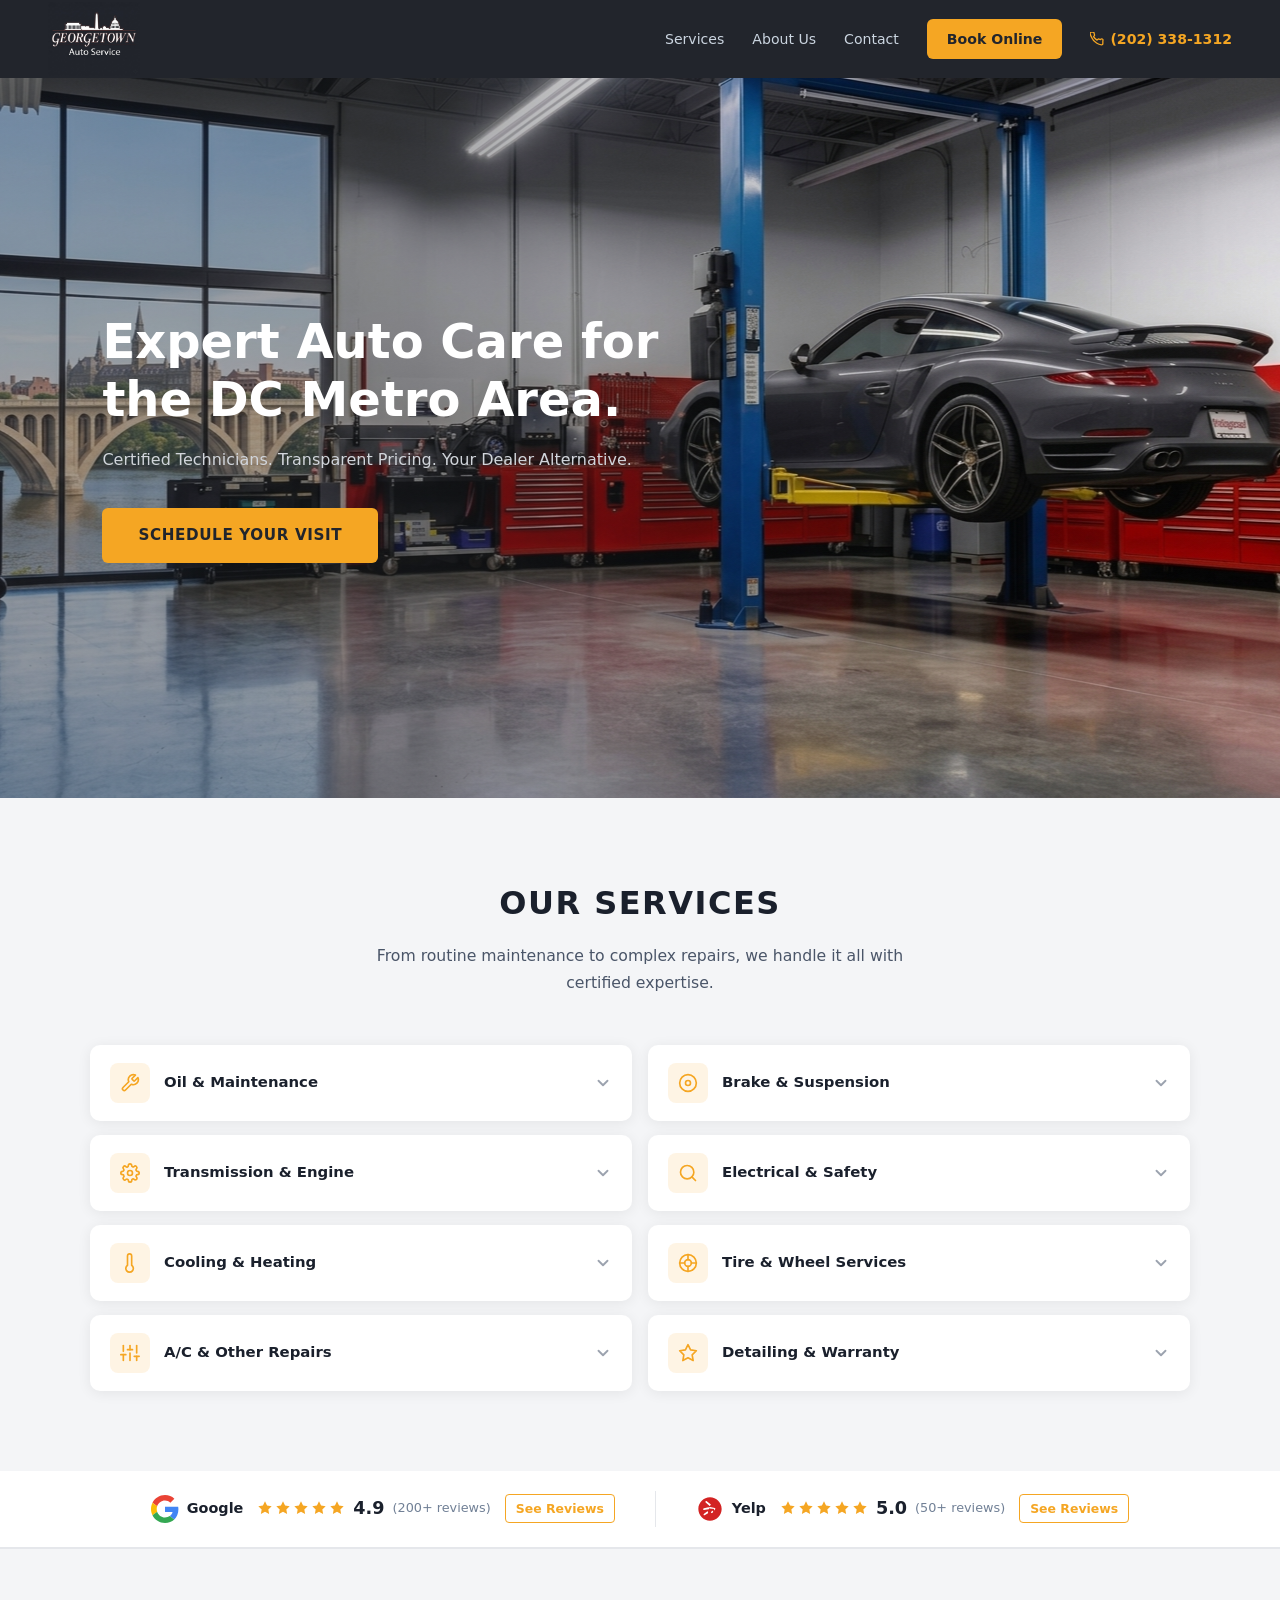
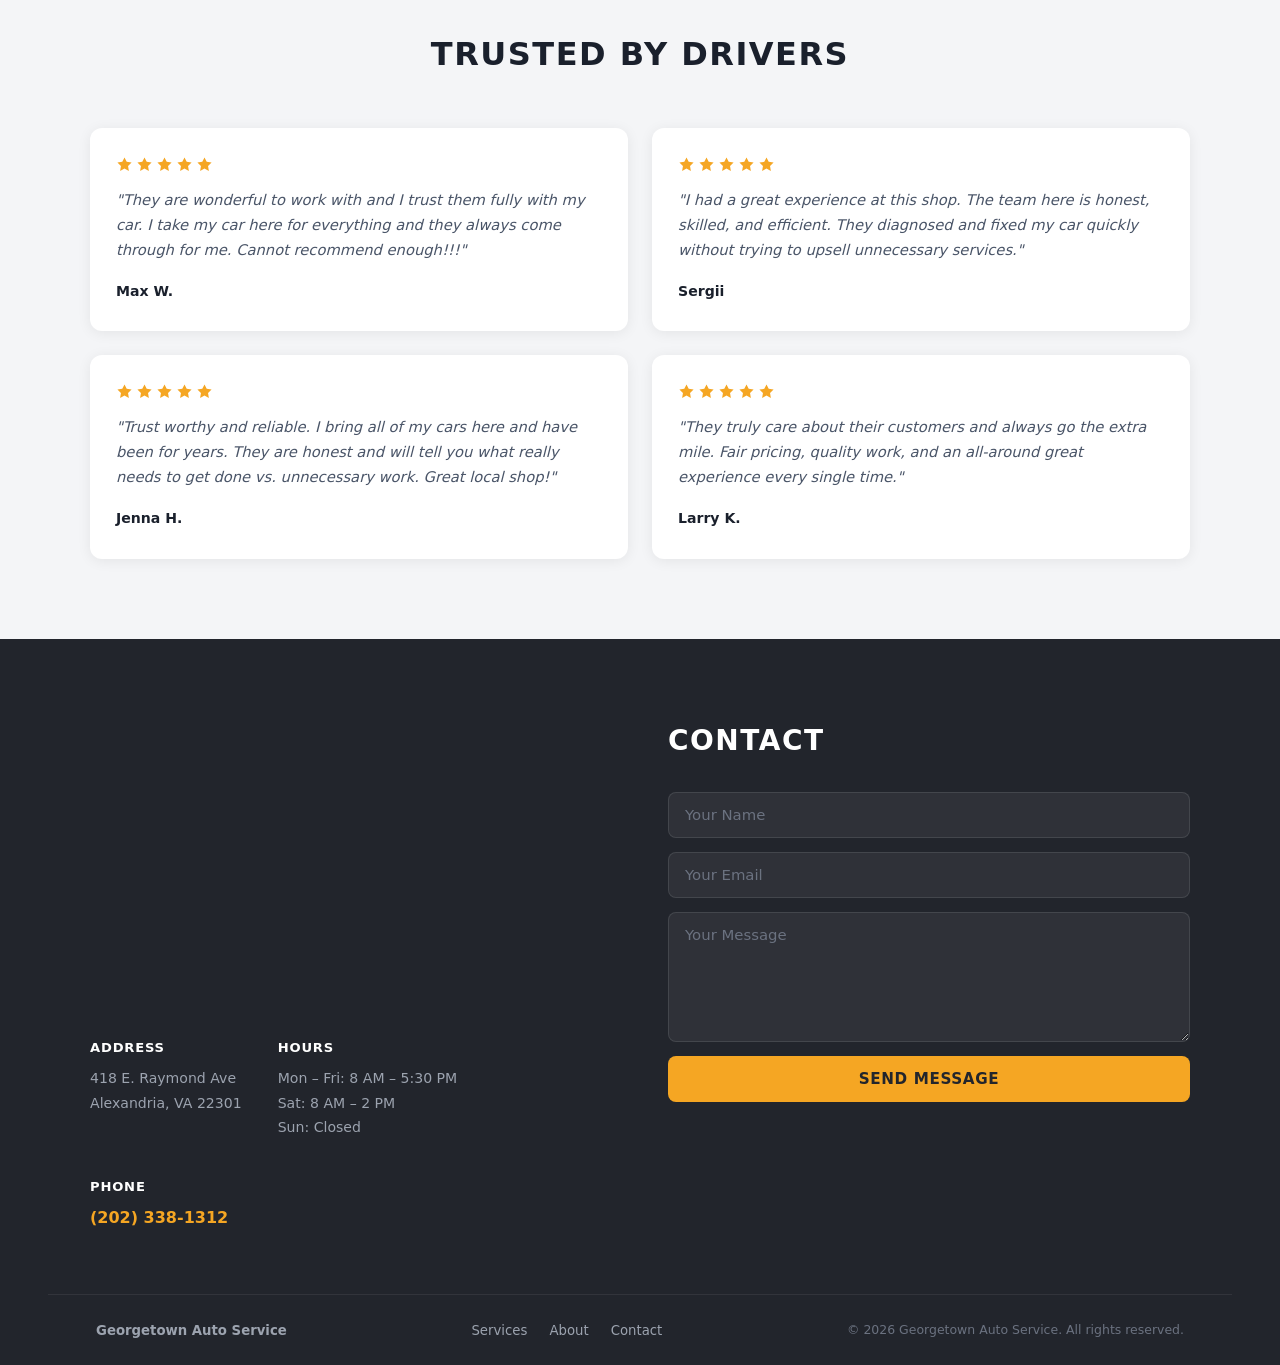
==== commit dc260f98: "header adjustments" ====
--- a/index.html
+++ b/index.html
@@ -67,7 +67,7 @@
       text-decoration: none;
     }
     .nav-logo-img {
-      height: 62px;
+      height: 74px;
       width: auto;
       display: block;
       background: #22252c;
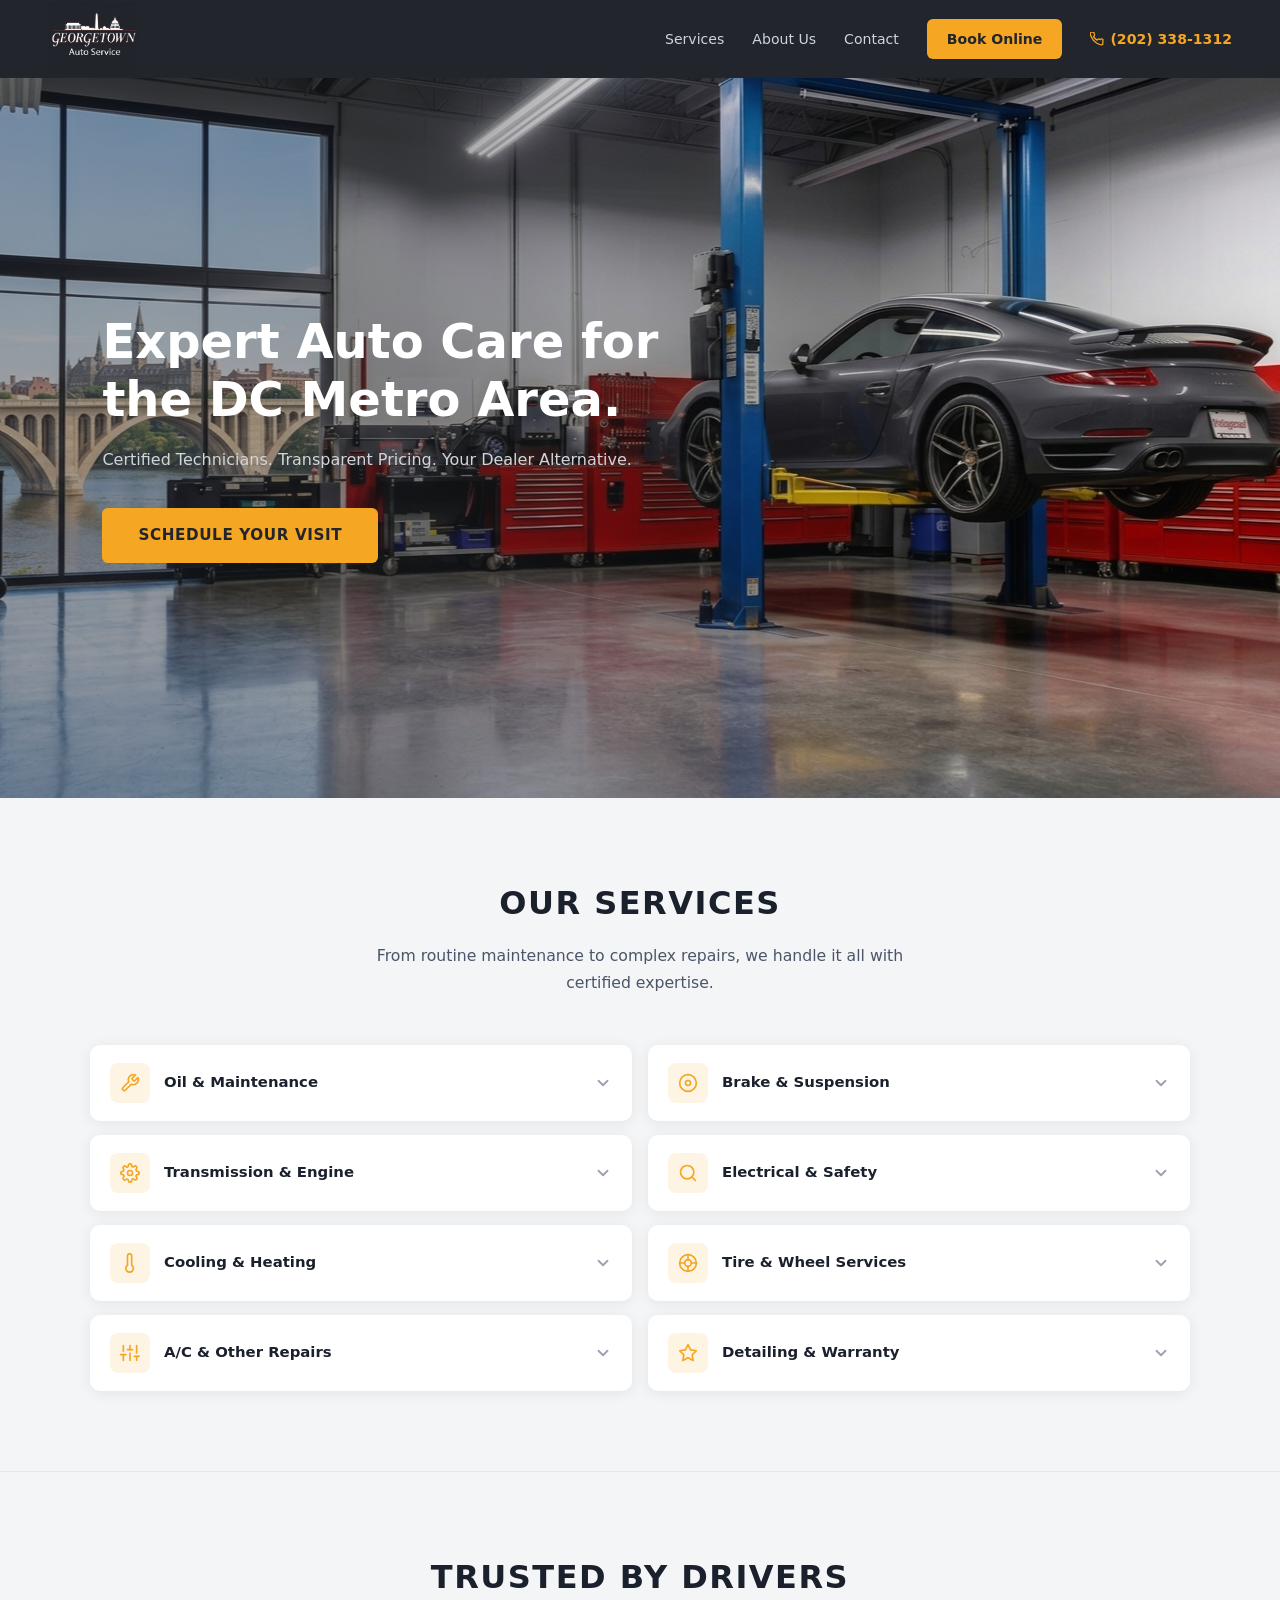
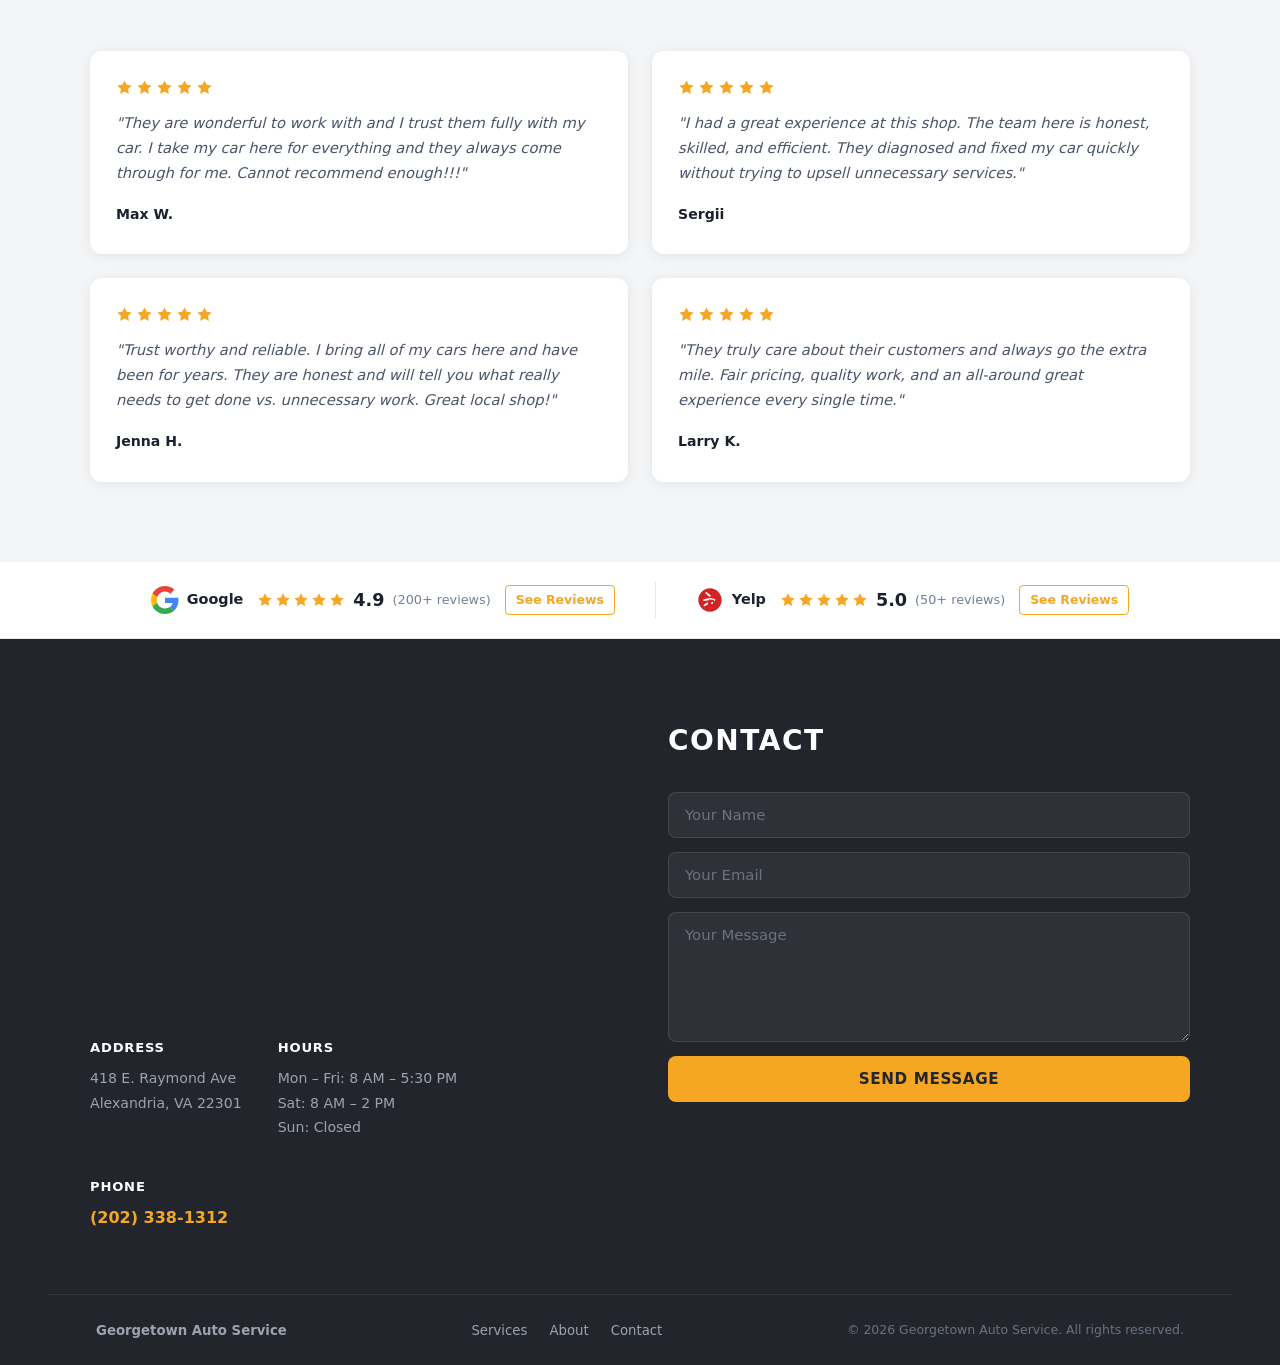
==== commit 6815b63c: "moved ratings bar" ====
--- a/index.html
+++ b/index.html
@@ -959,6 +959,64 @@
   </div><!-- end services-grid -->
 </section>
 
+<!-- ===== REVIEWS ===== -->
+<section class="reviews" id="reviews">
+  <div class="section-header">
+    <h2>Trusted by Drivers</h2>
+  </div>
+  <div class="reviews-grid">
+
+    <div class="review-card">
+      <div class="stars" aria-label="5 stars">
+        <svg viewBox="0 0 24 24"><polygon points="12 2 15.09 8.26 22 9.27 17 14.14 18.18 21.02 12 17.77 5.82 21.02 7 14.14 2 9.27 8.91 8.26 12 2"/></svg>
+        <svg viewBox="0 0 24 24"><polygon points="12 2 15.09 8.26 22 9.27 17 14.14 18.18 21.02 12 17.77 5.82 21.02 7 14.14 2 9.27 8.91 8.26 12 2"/></svg>
+        <svg viewBox="0 0 24 24"><polygon points="12 2 15.09 8.26 22 9.27 17 14.14 18.18 21.02 12 17.77 5.82 21.02 7 14.14 2 9.27 8.91 8.26 12 2"/></svg>
+        <svg viewBox="0 0 24 24"><polygon points="12 2 15.09 8.26 22 9.27 17 14.14 18.18 21.02 12 17.77 5.82 21.02 7 14.14 2 9.27 8.91 8.26 12 2"/></svg>
+        <svg viewBox="0 0 24 24"><polygon points="12 2 15.09 8.26 22 9.27 17 14.14 18.18 21.02 12 17.77 5.82 21.02 7 14.14 2 9.27 8.91 8.26 12 2"/></svg>
+      </div>
+      <p class="review-text">"They are wonderful to work with and I trust them fully with my car. I take my car here for everything and they always come through for me. Cannot recommend enough!!!"</p>
+      <span class="reviewer-name">Max W.</span>
+    </div>
+
+    <div class="review-card">
+      <div class="stars" aria-label="5 stars">
+        <svg viewBox="0 0 24 24"><polygon points="12 2 15.09 8.26 22 9.27 17 14.14 18.18 21.02 12 17.77 5.82 21.02 7 14.14 2 9.27 8.91 8.26 12 2"/></svg>
+        <svg viewBox="0 0 24 24"><polygon points="12 2 15.09 8.26 22 9.27 17 14.14 18.18 21.02 12 17.77 5.82 21.02 7 14.14 2 9.27 8.91 8.26 12 2"/></svg>
+        <svg viewBox="0 0 24 24"><polygon points="12 2 15.09 8.26 22 9.27 17 14.14 18.18 21.02 12 17.77 5.82 21.02 7 14.14 2 9.27 8.91 8.26 12 2"/></svg>
+        <svg viewBox="0 0 24 24"><polygon points="12 2 15.09 8.26 22 9.27 17 14.14 18.18 21.02 12 17.77 5.82 21.02 7 14.14 2 9.27 8.91 8.26 12 2"/></svg>
+        <svg viewBox="0 0 24 24"><polygon points="12 2 15.09 8.26 22 9.27 17 14.14 18.18 21.02 12 17.77 5.82 21.02 7 14.14 2 9.27 8.91 8.26 12 2"/></svg>
+      </div>
+      <p class="review-text">"I had a great experience at this shop. The team here is honest, skilled, and efficient. They diagnosed and fixed my car quickly without trying to upsell unnecessary services."</p>
+      <span class="reviewer-name">Sergii</span>
+    </div>
+
+    <div class="review-card">
+      <div class="stars" aria-label="5 stars">
+        <svg viewBox="0 0 24 24"><polygon points="12 2 15.09 8.26 22 9.27 17 14.14 18.18 21.02 12 17.77 5.82 21.02 7 14.14 2 9.27 8.91 8.26 12 2"/></svg>
+        <svg viewBox="0 0 24 24"><polygon points="12 2 15.09 8.26 22 9.27 17 14.14 18.18 21.02 12 17.77 5.82 21.02 7 14.14 2 9.27 8.91 8.26 12 2"/></svg>
+        <svg viewBox="0 0 24 24"><polygon points="12 2 15.09 8.26 22 9.27 17 14.14 18.18 21.02 12 17.77 5.82 21.02 7 14.14 2 9.27 8.91 8.26 12 2"/></svg>
+        <svg viewBox="0 0 24 24"><polygon points="12 2 15.09 8.26 22 9.27 17 14.14 18.18 21.02 12 17.77 5.82 21.02 7 14.14 2 9.27 8.91 8.26 12 2"/></svg>
+        <svg viewBox="0 0 24 24"><polygon points="12 2 15.09 8.26 22 9.27 17 14.14 18.18 21.02 12 17.77 5.82 21.02 7 14.14 2 9.27 8.91 8.26 12 2"/></svg>
+      </div>
+      <p class="review-text">"Trust worthy and reliable. I bring all of my cars here and have been for years. They are honest and will tell you what really needs to get done vs. unnecessary work. Great local shop!"</p>
+      <span class="reviewer-name">Jenna H.</span>
+    </div>
+
+    <div class="review-card">
+      <div class="stars" aria-label="5 stars">
+        <svg viewBox="0 0 24 24"><polygon points="12 2 15.09 8.26 22 9.27 17 14.14 18.18 21.02 12 17.77 5.82 21.02 7 14.14 2 9.27 8.91 8.26 12 2"/></svg>
+        <svg viewBox="0 0 24 24"><polygon points="12 2 15.09 8.26 22 9.27 17 14.14 18.18 21.02 12 17.77 5.82 21.02 7 14.14 2 9.27 8.91 8.26 12 2"/></svg>
+        <svg viewBox="0 0 24 24"><polygon points="12 2 15.09 8.26 22 9.27 17 14.14 18.18 21.02 12 17.77 5.82 21.02 7 14.14 2 9.27 8.91 8.26 12 2"/></svg>
+        <svg viewBox="0 0 24 24"><polygon points="12 2 15.09 8.26 22 9.27 17 14.14 18.18 21.02 12 17.77 5.82 21.02 7 14.14 2 9.27 8.91 8.26 12 2"/></svg>
+        <svg viewBox="0 0 24 24"><polygon points="12 2 15.09 8.26 22 9.27 17 14.14 18.18 21.02 12 17.77 5.82 21.02 7 14.14 2 9.27 8.91 8.26 12 2"/></svg>
+      </div>
+      <p class="review-text">"They truly care about their customers and always go the extra mile. Fair pricing, quality work, and an all-around great experience every single time."</p>
+      <span class="reviewer-name">Larry K.</span>
+    </div>
+
+  </div>
+</section>
+
 <!-- ===== RATINGS BAR ===== -->
 <div class="ratings-bar">
 
@@ -1014,64 +1072,6 @@
 
 </div>
 
-<!-- ===== REVIEWS ===== -->
-<section class="reviews" id="reviews">
-  <div class="section-header">
-    <h2>Trusted by Drivers</h2>
-  </div>
-  <div class="reviews-grid">
-
-    <div class="review-card">
-      <div class="stars" aria-label="5 stars">
-        <svg viewBox="0 0 24 24"><polygon points="12 2 15.09 8.26 22 9.27 17 14.14 18.18 21.02 12 17.77 5.82 21.02 7 14.14 2 9.27 8.91 8.26 12 2"/></svg>
-        <svg viewBox="0 0 24 24"><polygon points="12 2 15.09 8.26 22 9.27 17 14.14 18.18 21.02 12 17.77 5.82 21.02 7 14.14 2 9.27 8.91 8.26 12 2"/></svg>
-        <svg viewBox="0 0 24 24"><polygon points="12 2 15.09 8.26 22 9.27 17 14.14 18.18 21.02 12 17.77 5.82 21.02 7 14.14 2 9.27 8.91 8.26 12 2"/></svg>
-        <svg viewBox="0 0 24 24"><polygon points="12 2 15.09 8.26 22 9.27 17 14.14 18.18 21.02 12 17.77 5.82 21.02 7 14.14 2 9.27 8.91 8.26 12 2"/></svg>
-        <svg viewBox="0 0 24 24"><polygon points="12 2 15.09 8.26 22 9.27 17 14.14 18.18 21.02 12 17.77 5.82 21.02 7 14.14 2 9.27 8.91 8.26 12 2"/></svg>
-      </div>
-      <p class="review-text">"They are wonderful to work with and I trust them fully with my car. I take my car here for everything and they always come through for me. Cannot recommend enough!!!"</p>
-      <span class="reviewer-name">Max W.</span>
-    </div>
-
-    <div class="review-card">
-      <div class="stars" aria-label="5 stars">
-        <svg viewBox="0 0 24 24"><polygon points="12 2 15.09 8.26 22 9.27 17 14.14 18.18 21.02 12 17.77 5.82 21.02 7 14.14 2 9.27 8.91 8.26 12 2"/></svg>
-        <svg viewBox="0 0 24 24"><polygon points="12 2 15.09 8.26 22 9.27 17 14.14 18.18 21.02 12 17.77 5.82 21.02 7 14.14 2 9.27 8.91 8.26 12 2"/></svg>
-        <svg viewBox="0 0 24 24"><polygon points="12 2 15.09 8.26 22 9.27 17 14.14 18.18 21.02 12 17.77 5.82 21.02 7 14.14 2 9.27 8.91 8.26 12 2"/></svg>
-        <svg viewBox="0 0 24 24"><polygon points="12 2 15.09 8.26 22 9.27 17 14.14 18.18 21.02 12 17.77 5.82 21.02 7 14.14 2 9.27 8.91 8.26 12 2"/></svg>
-        <svg viewBox="0 0 24 24"><polygon points="12 2 15.09 8.26 22 9.27 17 14.14 18.18 21.02 12 17.77 5.82 21.02 7 14.14 2 9.27 8.91 8.26 12 2"/></svg>
-      </div>
-      <p class="review-text">"I had a great experience at this shop. The team here is honest, skilled, and efficient. They diagnosed and fixed my car quickly without trying to upsell unnecessary services."</p>
-      <span class="reviewer-name">Sergii</span>
-    </div>
-
-    <div class="review-card">
-      <div class="stars" aria-label="5 stars">
-        <svg viewBox="0 0 24 24"><polygon points="12 2 15.09 8.26 22 9.27 17 14.14 18.18 21.02 12 17.77 5.82 21.02 7 14.14 2 9.27 8.91 8.26 12 2"/></svg>
-        <svg viewBox="0 0 24 24"><polygon points="12 2 15.09 8.26 22 9.27 17 14.14 18.18 21.02 12 17.77 5.82 21.02 7 14.14 2 9.27 8.91 8.26 12 2"/></svg>
-        <svg viewBox="0 0 24 24"><polygon points="12 2 15.09 8.26 22 9.27 17 14.14 18.18 21.02 12 17.77 5.82 21.02 7 14.14 2 9.27 8.91 8.26 12 2"/></svg>
-        <svg viewBox="0 0 24 24"><polygon points="12 2 15.09 8.26 22 9.27 17 14.14 18.18 21.02 12 17.77 5.82 21.02 7 14.14 2 9.27 8.91 8.26 12 2"/></svg>
-        <svg viewBox="0 0 24 24"><polygon points="12 2 15.09 8.26 22 9.27 17 14.14 18.18 21.02 12 17.77 5.82 21.02 7 14.14 2 9.27 8.91 8.26 12 2"/></svg>
-      </div>
-      <p class="review-text">"Trust worthy and reliable. I bring all of my cars here and have been for years. They are honest and will tell you what really needs to get done vs. unnecessary work. Great local shop!"</p>
-      <span class="reviewer-name">Jenna H.</span>
-    </div>
-
-    <div class="review-card">
-      <div class="stars" aria-label="5 stars">
-        <svg viewBox="0 0 24 24"><polygon points="12 2 15.09 8.26 22 9.27 17 14.14 18.18 21.02 12 17.77 5.82 21.02 7 14.14 2 9.27 8.91 8.26 12 2"/></svg>
-        <svg viewBox="0 0 24 24"><polygon points="12 2 15.09 8.26 22 9.27 17 14.14 18.18 21.02 12 17.77 5.82 21.02 7 14.14 2 9.27 8.91 8.26 12 2"/></svg>
-        <svg viewBox="0 0 24 24"><polygon points="12 2 15.09 8.26 22 9.27 17 14.14 18.18 21.02 12 17.77 5.82 21.02 7 14.14 2 9.27 8.91 8.26 12 2"/></svg>
-        <svg viewBox="0 0 24 24"><polygon points="12 2 15.09 8.26 22 9.27 17 14.14 18.18 21.02 12 17.77 5.82 21.02 7 14.14 2 9.27 8.91 8.26 12 2"/></svg>
-        <svg viewBox="0 0 24 24"><polygon points="12 2 15.09 8.26 22 9.27 17 14.14 18.18 21.02 12 17.77 5.82 21.02 7 14.14 2 9.27 8.91 8.26 12 2"/></svg>
-      </div>
-      <p class="review-text">"They truly care about their customers and always go the extra mile. Fair pricing, quality work, and an all-around great experience every single time."</p>
-      <span class="reviewer-name">Larry K.</span>
-    </div>
-
-  </div>
-</section>
-
 <!-- Anchor for About Us nav link -->
 <span id="about"></span>
 
